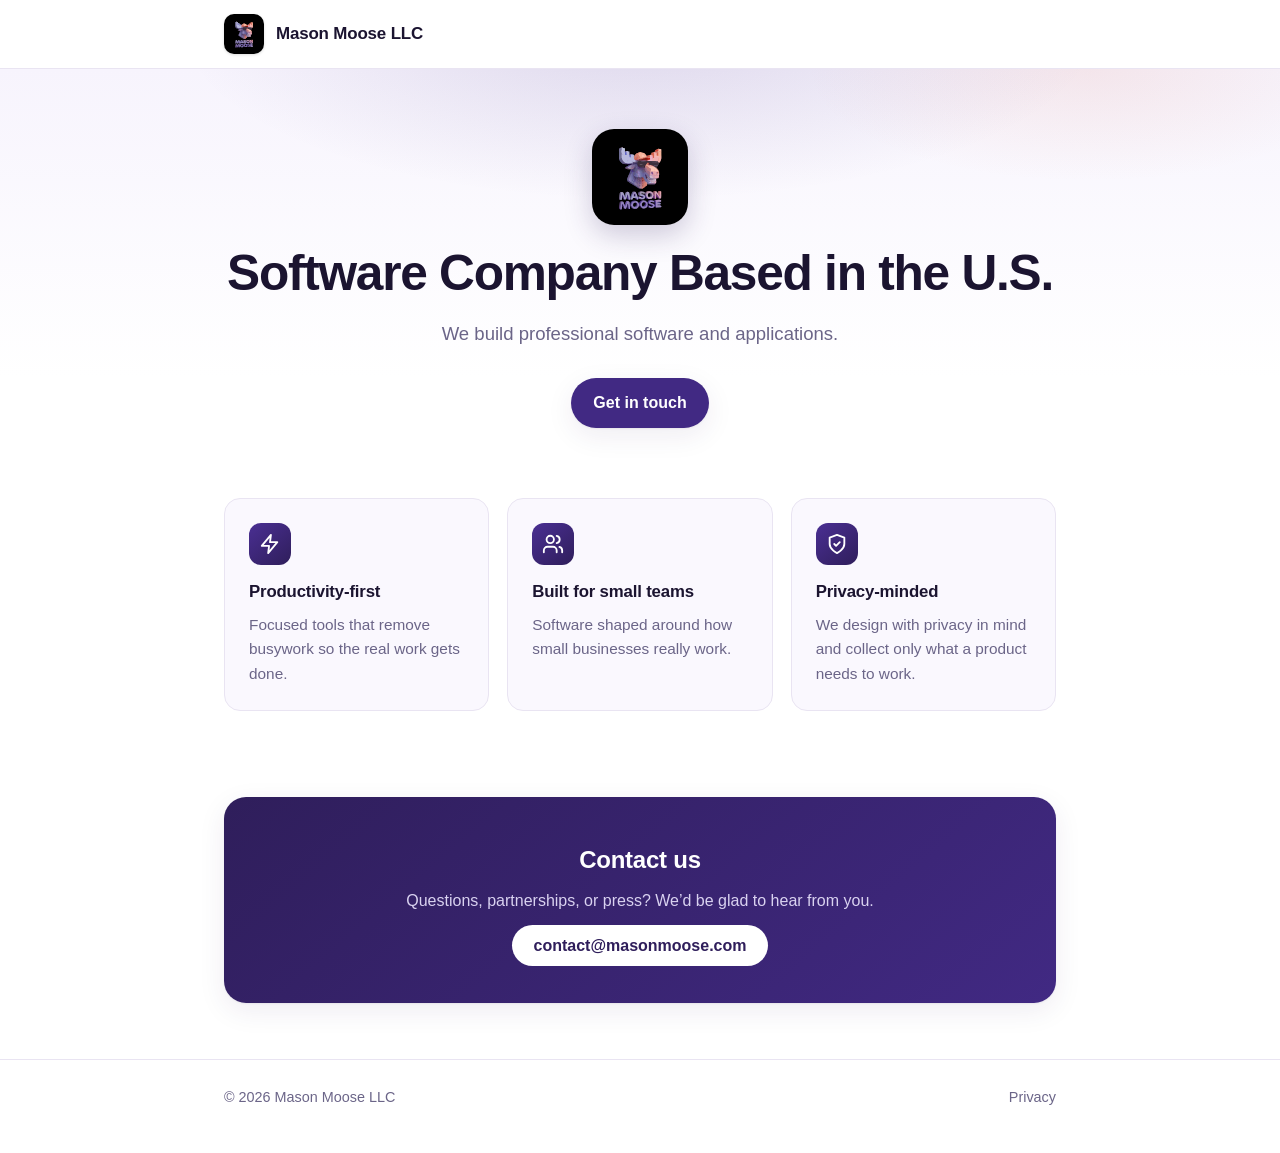
==== index.html @ 1e0a34a6 "Mason Moose LLC website" ====
<!DOCTYPE html>
<html lang="en">
<head>
  <meta charset="utf-8" />
  <meta name="viewport" content="width=device-width, initial-scale=1" />
  <title>Mason Moose LLC</title>
  <meta name="description" content="Mason Moose LLC is an independent software company building professional software and applications." />
  <link rel="icon" href="assets/favicon.svg" type="image/svg+xml" />
  <meta name="robots" content="index,follow" />

  <!-- Open Graph / social preview -->
  <meta property="og:type" content="website" />
  <meta property="og:title" content="Mason Moose LLC" />
  <meta property="og:description" content="An independent software company building professional software and applications." />
  <meta property="og:url" content="https://masonmoose.com/" />

  <style>
    :root {
      --bg: #ffffff;
      --ink: #1b1430;
      --muted: #6b6588;
      --border: #e9e4f2;
      --surface: #faf8fe;
      --violet: #412983;
      --violet-deep: #2f1e5b;
      --coral: #d5614c;
      --link: #4a2f93;
      --shadow: 0 1px 2px rgba(31,18,68,.06), 0 8px 28px rgba(47,30,91,.08);
      --maxw: 880px;
    }
    * { box-sizing: border-box; }
    html { -webkit-text-size-adjust: 100%; scroll-behavior: smooth; }
    body {
      margin: 0;
      background: var(--bg);
      color: var(--ink);
      font-family: -apple-system, BlinkMacSystemFont, "Segoe UI", Roboto, Helvetica, Arial, sans-serif;
      line-height: 1.6;
      -webkit-font-smoothing: antialiased;
    }
    a { color: var(--link); }
    img { display: block; }

    .skip { position: absolute; left: -9999px; top: 0; background: var(--ink); color: #fff; padding: 10px 14px; border-radius: 8px; }
    .skip:focus { left: 12px; top: 12px; z-index: 20; }

    .wrap { max-width: var(--maxw); margin: 0 auto; padding: 0 24px; }

    /* Header */
    header { position: sticky; top: 0; z-index: 10; background: rgba(255,255,255,.85); backdrop-filter: saturate(150%) blur(8px); border-bottom: 1px solid var(--border); }
    .bar { display: flex; align-items: center; padding: 14px 0; }
    .brand { display: inline-flex; align-items: center; gap: 12px; color: var(--ink); }
    .brand__mark { width: 40px; height: 40px; border-radius: 10px; box-shadow: 0 1px 3px rgba(0,0,0,.14); }
    .brand__name { font-weight: 680; letter-spacing: -0.01em; font-size: 1.06rem; }

    /* Hero */
    .hero { position: relative; overflow: hidden; }
    .hero::before {
      content: ""; position: absolute; inset: 0; z-index: -1;
      background:
        radial-gradient(60% 70% at 50% -10%, rgba(65,41,131,.14), transparent 60%),
        radial-gradient(40% 50% at 85% 0%, rgba(213,97,76,.10), transparent 55%),
        linear-gradient(180deg, #f7f4fd 0%, #ffffff 75%);
    }
    .hero-inner { text-align: center; padding: 60px 0 52px; }
    .hero-logo { width: 96px; height: 96px; border-radius: 22px; margin: 0 auto 22px; box-shadow: 0 10px 28px rgba(47,30,91,.22); }
    .hero h1 { font-size: clamp(2.05rem, 5.5vw, 3.1rem); line-height: 1.08; letter-spacing: -0.025em; margin: 0 0 18px; }
    .hero p { font-size: 1.16rem; color: var(--muted); margin: 0 auto; max-width: 50ch; }
    .cta-row { margin-top: 30px; display: flex; justify-content: center; }
    .btn { text-decoration: none; font-weight: 650; font-size: 1rem; padding: 12px 22px; border-radius: 999px; transition: transform .12s, box-shadow .15s, background .15s; }
    .btn-primary { background: var(--violet); color: #fff; box-shadow: var(--shadow); }
    .btn-primary:hover { background: var(--violet-deep); transform: translateY(-1px); }

    /* Value cards */
    .what { padding: 18px 0 30px; }
    .grid { display: grid; grid-template-columns: repeat(3, 1fr); gap: 18px; }
    .card { background: var(--surface); border: 1px solid var(--border); border-radius: 16px; padding: 24px; transition: transform .14s, box-shadow .16s, border-color .16s; }
    .card:hover { transform: translateY(-3px); box-shadow: var(--shadow); border-color: #ddd3f0; }
    .ico { width: 42px; height: 42px; border-radius: 12px; display: inline-flex; align-items: center; justify-content: center; background: linear-gradient(140deg, #4a2f93, #2f1e5b); color: #fff; margin-bottom: 14px; }
    .ico svg { width: 22px; height: 22px; }
    .card h2 { font-size: 1.05rem; margin: 0 0 7px; letter-spacing: -0.01em; }
    .card p { margin: 0; color: var(--muted); font-size: .96rem; }

    /* Contact */
    .contact { padding: 56px 0; }
    .contact-card { background: linear-gradient(140deg, #2f1e5b, #412983); color: #fff; border-radius: 22px; padding: 44px 36px; text-align: center; box-shadow: var(--shadow); }
    .contact-card h2 { font-size: 1.5rem; margin: 0 0 8px; letter-spacing: -0.01em; }
    .contact-card p { margin: 0 0 20px; color: #d9d2f0; }
    .contact-card .btn-light { background: #fff; color: var(--violet-deep); }
    .contact-card .btn-light:hover { background: #f1ecff; transform: translateY(-1px); }

    /* Footer */
    footer { border-top: 1px solid var(--border); padding: 26px 0 44px; color: var(--muted); font-size: .9rem; }
    .foot { display: flex; flex-wrap: wrap; gap: 8px 16px; align-items: center; justify-content: space-between; }
    .foot a { color: var(--muted); text-decoration: none; }
    .foot a:hover { color: var(--ink); }

    @media (max-width: 680px) {
      .grid { grid-template-columns: 1fr; }
      .hero-inner { padding: 48px 0 36px; }
      .brand__name { font-size: 1rem; }
    }
  </style>
</head>
<body>
  <a class="skip" href="#main">Skip to content</a>

  <header>
    <div class="wrap">
      <div class="bar">
        <span class="brand">
          <img class="brand__mark" src="assets/brand.svg" alt="" width="40" height="40" />
          <span class="brand__name">Mason Moose LLC</span>
        </span>
      </div>
    </div>
  </header>

  <main id="main">
    <section class="hero">
      <div class="wrap hero-inner">
        <img class="hero-logo" src="assets/brand.svg" alt="Mason Moose LLC logo" width="96" height="96" />
        <h1>Software Company Based in the U.S.</h1>
        <p>We build professional software and applications.</p>
        <div class="cta-row">
          <a class="btn btn-primary" href="mailto:contact@masonmoose.com">Get in touch</a>
        </div>
      </div>
    </section>

    <section class="what" aria-label="What we do">
      <div class="wrap">
        <div class="grid">
          <div class="card">
            <span class="ico" aria-hidden="true">
              <svg viewBox="0 0 24 24" fill="none" stroke="currentColor" stroke-width="2" stroke-linecap="round" stroke-linejoin="round"><path d="M13 2 3 14h8l-1 8 10-12h-8l1-8Z"/></svg>
            </span>
            <h2>Productivity-first</h2>
            <p>Focused tools that remove busywork so the real work gets done.</p>
          </div>
          <div class="card">
            <span class="ico" aria-hidden="true">
              <svg viewBox="0 0 24 24" fill="none" stroke="currentColor" stroke-width="2" stroke-linecap="round" stroke-linejoin="round"><path d="M16 21v-2a4 4 0 0 0-4-4H6a4 4 0 0 0-4 4v2"/><circle cx="9" cy="7" r="4"/><path d="M22 21v-2a4 4 0 0 0-3-3.87"/><path d="M16 3.13A4 4 0 0 1 16 11"/></svg>
            </span>
            <h2>Built for small teams</h2>
            <p>Software shaped around how small businesses really work.</p>
          </div>
          <div class="card">
            <span class="ico" aria-hidden="true">
              <svg viewBox="0 0 24 24" fill="none" stroke="currentColor" stroke-width="2" stroke-linecap="round" stroke-linejoin="round"><path d="M12 22s8-4 8-10V5l-8-3-8 3v7c0 6 8 10 8 10Z"/><path d="m9 12 2 2 4-4"/></svg>
            </span>
            <h2>Privacy-minded</h2>
            <p>We design with privacy in mind and collect only what a product needs to work.</p>
          </div>
        </div>
      </div>
    </section>

    <section class="contact" aria-label="Contact">
      <div class="wrap">
        <div class="contact-card">
          <h2>Contact us</h2>
          <p>Questions, partnerships, or press? We&rsquo;d be glad to hear from you.</p>
          <a class="btn btn-light" href="mailto:contact@masonmoose.com">contact@masonmoose.com</a>
        </div>
      </div>
    </section>
  </main>

  <footer>
    <div class="wrap">
      <div class="foot">
        <span>&copy; 2026 Mason Moose LLC</span>
        <a href="privacy.html">Privacy</a>
      </div>
    </div>
  </footer>
</body>
</html>
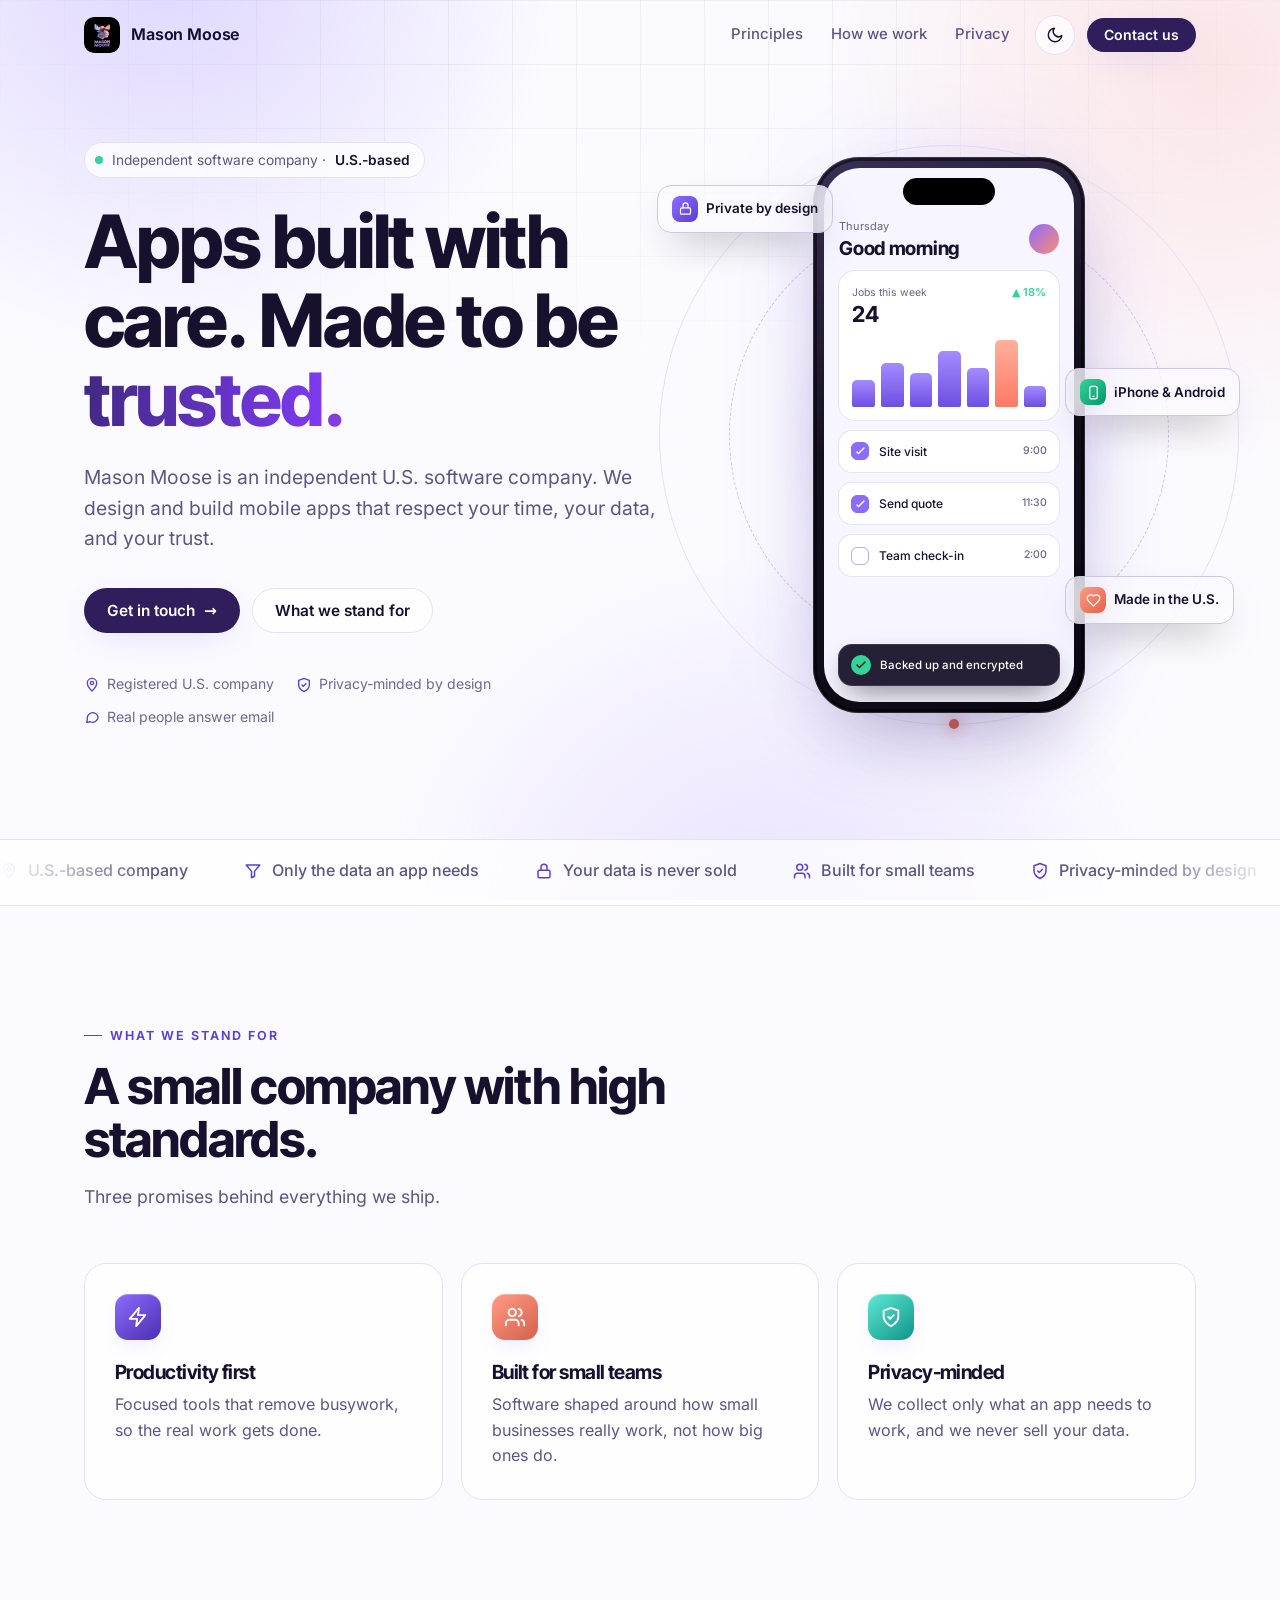
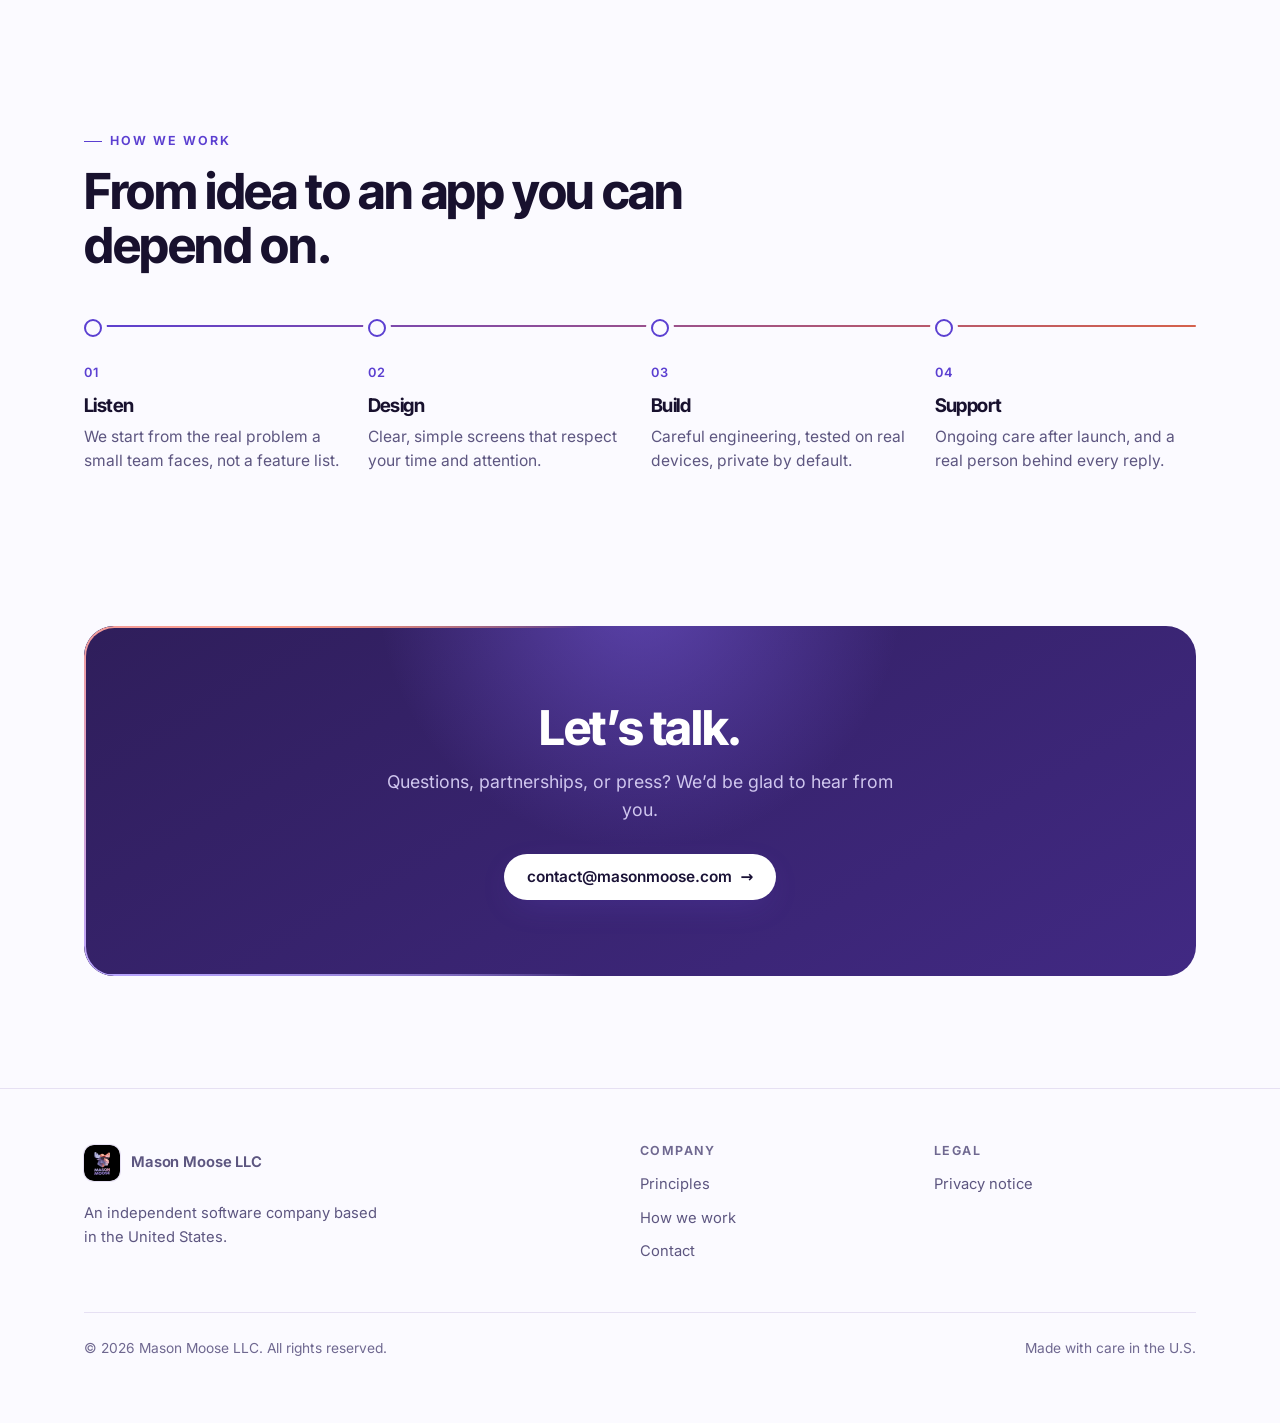
==== commit 1b44f023: "Redesign home page with dark and light themes and calm motion" ====
--- a/index.html
+++ b/index.html
@@ -1,167 +1,201 @@
 <!DOCTYPE html>
-<html lang="en">
+<html lang="en" data-theme="dark">
 <head>
   <meta charset="utf-8" />
   <meta name="viewport" content="width=device-width, initial-scale=1" />
   <title>Mason Moose LLC</title>
   <meta name="description" content="Mason Moose LLC is an independent software company building professional software and applications." />
-  <link rel="icon" href="assets/favicon.svg" type="image/svg+xml" />
   <meta name="robots" content="index,follow" />
+  <link rel="canonical" href="https://masonmoose.com/" />
+  <meta name="theme-color" media="(prefers-color-scheme: dark)" content="#07050f" />
+  <meta name="theme-color" media="(prefers-color-scheme: light)" content="#fbfaff" />
 
   <!-- Open Graph / social preview -->
   <meta property="og:type" content="website" />
+  <meta property="og:site_name" content="Mason Moose LLC" />
   <meta property="og:title" content="Mason Moose LLC" />
   <meta property="og:description" content="An independent software company building professional software and applications." />
   <meta property="og:url" content="https://masonmoose.com/" />
-
-  <style>
-    :root {
-      --bg: #ffffff;
-      --ink: #1b1430;
-      --muted: #6b6588;
-      --border: #e9e4f2;
-      --surface: #faf8fe;
-      --violet: #412983;
-      --violet-deep: #2f1e5b;
-      --coral: #d5614c;
-      --link: #4a2f93;
-      --shadow: 0 1px 2px rgba(31,18,68,.06), 0 8px 28px rgba(47,30,91,.08);
-      --maxw: 880px;
-    }
-    * { box-sizing: border-box; }
-    html { -webkit-text-size-adjust: 100%; scroll-behavior: smooth; }
-    body {
-      margin: 0;
-      background: var(--bg);
-      color: var(--ink);
-      font-family: -apple-system, BlinkMacSystemFont, "Segoe UI", Roboto, Helvetica, Arial, sans-serif;
-      line-height: 1.6;
-      -webkit-font-smoothing: antialiased;
-    }
-    a { color: var(--link); }
-    img { display: block; }
-
-    .skip { position: absolute; left: -9999px; top: 0; background: var(--ink); color: #fff; padding: 10px 14px; border-radius: 8px; }
-    .skip:focus { left: 12px; top: 12px; z-index: 20; }
-
-    .wrap { max-width: var(--maxw); margin: 0 auto; padding: 0 24px; }
-
-    /* Header */
-    header { position: sticky; top: 0; z-index: 10; background: rgba(255,255,255,.85); backdrop-filter: saturate(150%) blur(8px); border-bottom: 1px solid var(--border); }
-    .bar { display: flex; align-items: center; padding: 14px 0; }
-    .brand { display: inline-flex; align-items: center; gap: 12px; color: var(--ink); }
-    .brand__mark { width: 40px; height: 40px; border-radius: 10px; box-shadow: 0 1px 3px rgba(0,0,0,.14); }
-    .brand__name { font-weight: 680; letter-spacing: -0.01em; font-size: 1.06rem; }
-
-    /* Hero */
-    .hero { position: relative; overflow: hidden; }
-    .hero::before {
-      content: ""; position: absolute; inset: 0; z-index: -1;
-      background:
-        radial-gradient(60% 70% at 50% -10%, rgba(65,41,131,.14), transparent 60%),
-        radial-gradient(40% 50% at 85% 0%, rgba(213,97,76,.10), transparent 55%),
-        linear-gradient(180deg, #f7f4fd 0%, #ffffff 75%);
-    }
-    .hero-inner { text-align: center; padding: 60px 0 52px; }
-    .hero-logo { width: 96px; height: 96px; border-radius: 22px; margin: 0 auto 22px; box-shadow: 0 10px 28px rgba(47,30,91,.22); }
-    .hero h1 { font-size: clamp(2.05rem, 5.5vw, 3.1rem); line-height: 1.08; letter-spacing: -0.025em; margin: 0 0 18px; }
-    .hero p { font-size: 1.16rem; color: var(--muted); margin: 0 auto; max-width: 50ch; }
-    .cta-row { margin-top: 30px; display: flex; justify-content: center; }
-    .btn { text-decoration: none; font-weight: 650; font-size: 1rem; padding: 12px 22px; border-radius: 999px; transition: transform .12s, box-shadow .15s, background .15s; }
-    .btn-primary { background: var(--violet); color: #fff; box-shadow: var(--shadow); }
-    .btn-primary:hover { background: var(--violet-deep); transform: translateY(-1px); }
-
-    /* Value cards */
-    .what { padding: 18px 0 30px; }
-    .grid { display: grid; grid-template-columns: repeat(3, 1fr); gap: 18px; }
-    .card { background: var(--surface); border: 1px solid var(--border); border-radius: 16px; padding: 24px; transition: transform .14s, box-shadow .16s, border-color .16s; }
-    .card:hover { transform: translateY(-3px); box-shadow: var(--shadow); border-color: #ddd3f0; }
-    .ico { width: 42px; height: 42px; border-radius: 12px; display: inline-flex; align-items: center; justify-content: center; background: linear-gradient(140deg, #4a2f93, #2f1e5b); color: #fff; margin-bottom: 14px; }
-    .ico svg { width: 22px; height: 22px; }
-    .card h2 { font-size: 1.05rem; margin: 0 0 7px; letter-spacing: -0.01em; }
-    .card p { margin: 0; color: var(--muted); font-size: .96rem; }
-
-    /* Contact */
-    .contact { padding: 56px 0; }
-    .contact-card { background: linear-gradient(140deg, #2f1e5b, #412983); color: #fff; border-radius: 22px; padding: 44px 36px; text-align: center; box-shadow: var(--shadow); }
-    .contact-card h2 { font-size: 1.5rem; margin: 0 0 8px; letter-spacing: -0.01em; }
-    .contact-card p { margin: 0 0 20px; color: #d9d2f0; }
-    .contact-card .btn-light { background: #fff; color: var(--violet-deep); }
-    .contact-card .btn-light:hover { background: #f1ecff; transform: translateY(-1px); }
-
-    /* Footer */
-    footer { border-top: 1px solid var(--border); padding: 26px 0 44px; color: var(--muted); font-size: .9rem; }
-    .foot { display: flex; flex-wrap: wrap; gap: 8px 16px; align-items: center; justify-content: space-between; }
-    .foot a { color: var(--muted); text-decoration: none; }
-    .foot a:hover { color: var(--ink); }
-
-    @media (max-width: 680px) {
-      .grid { grid-template-columns: 1fr; }
-      .hero-inner { padding: 48px 0 36px; }
-      .brand__name { font-size: 1rem; }
-    }
-  </style>
+  <meta property="og:image" content="https://masonmoose.com/assets/img/og-image.png" />
+  <meta property="og:image:width" content="1200" />
+  <meta property="og:image:height" content="630" />
+  <meta property="og:image:alt" content="Mason Moose LLC: Apps built with care. Made to be trusted." />
+  <meta name="twitter:card" content="summary_large_image" />
+
+  <link rel="icon" href="assets/img/icon-32.png" sizes="32x32" type="image/png" />
+  <link rel="icon" href="assets/img/icon-192.png" sizes="192x192" type="image/png" />
+  <link rel="apple-touch-icon" href="assets/img/apple-touch-icon.png" />
+  <link rel="preload" href="assets/fonts/inter-latin-wght-normal.woff2" as="font" type="font/woff2" crossorigin />
+  <link rel="preload" href="assets/fonts/inter-tight-latin-wght-normal.woff2" as="font" type="font/woff2" crossorigin />
+  <script>
+    (function () {
+      var d = document.documentElement, t = null;
+      try { t = localStorage.getItem('mm-theme'); } catch (e) {}
+      d.dataset.theme = t === 'light' || t === 'dark' ? t : (matchMedia('(prefers-color-scheme: light)').matches ? 'light' : 'dark');
+      if (!matchMedia('(prefers-reduced-motion: reduce)').matches) d.classList.add('motion');
+    })();
+  </script>
+  <link rel="stylesheet" href="assets/css/site.css" />
 </head>
 <body>
   <a class="skip" href="#main">Skip to content</a>
 
-  <header>
-    <div class="wrap">
-      <div class="bar">
-        <span class="brand">
-          <img class="brand__mark" src="assets/brand.svg" alt="" width="40" height="40" />
-          <span class="brand__name">Mason Moose LLC</span>
-        </span>
-      </div>
+  <svg width="0" height="0" style="position:absolute" aria-hidden="true">
+    <defs>
+      <symbol id="i-lock" viewBox="0 0 24 24"><g fill="none" stroke="currentColor" stroke-width="2" stroke-linecap="round" stroke-linejoin="round"><rect x="4" y="11" width="16" height="10" rx="2"/><path d="M8 11V7a4 4 0 0 1 8 0v4"/></g></symbol>
+      <symbol id="i-check" viewBox="0 0 24 24"><g fill="none" stroke="currentColor" stroke-width="3" stroke-linecap="round" stroke-linejoin="round"><path d="M20 6 9 17l-5-5"/></g></symbol>
+      <symbol id="i-shield" viewBox="0 0 24 24"><g fill="none" stroke="currentColor" stroke-width="2" stroke-linecap="round" stroke-linejoin="round"><path d="M12 22s8-4 8-10V5l-8-3-8 3v7c0 6 8 10 8 10Z"/><path d="m9 12 2 2 4-4"/></g></symbol>
+      <symbol id="i-zap" viewBox="0 0 24 24"><g fill="none" stroke="currentColor" stroke-width="2" stroke-linecap="round" stroke-linejoin="round"><path d="M13 2 3 14h8l-1 8 10-12h-8l1-8Z"/></g></symbol>
+      <symbol id="i-users" viewBox="0 0 24 24"><g fill="none" stroke="currentColor" stroke-width="2" stroke-linecap="round" stroke-linejoin="round"><path d="M16 21v-2a4 4 0 0 0-4-4H6a4 4 0 0 0-4 4v2"/><circle cx="9" cy="7" r="4"/><path d="M22 21v-2a4 4 0 0 0-3-3.87"/><path d="M16 3.13A4 4 0 0 1 16 11"/></g></symbol>
+      <symbol id="i-phone" viewBox="0 0 24 24"><g fill="none" stroke="currentColor" stroke-width="2" stroke-linecap="round" stroke-linejoin="round"><rect x="6" y="2" width="12" height="20" rx="3"/><path d="M11 18h2"/></g></symbol>
+      <symbol id="i-pin" viewBox="0 0 24 24"><g fill="none" stroke="currentColor" stroke-width="2" stroke-linecap="round" stroke-linejoin="round"><path d="M12 21s-7-6.5-7-12a7 7 0 0 1 14 0c0 5.5-7 12-7 12Z"/><circle cx="12" cy="9" r="2.5"/></g></symbol>
+      <symbol id="i-chat" viewBox="0 0 24 24"><g fill="none" stroke="currentColor" stroke-width="2" stroke-linecap="round" stroke-linejoin="round"><path d="M21 12a8 8 0 0 1-11.6 7.1L4 20l1-4.6A8 8 0 1 1 21 12Z"/></g></symbol>
+      <symbol id="i-heart" viewBox="0 0 24 24"><g fill="none" stroke="currentColor" stroke-width="2" stroke-linecap="round" stroke-linejoin="round"><path d="M19 14c1.5-1.5 3-3.2 3-5.5A5.5 5.5 0 0 0 16.5 3c-1.8 0-3 .5-4.5 2-1.5-1.5-2.7-2-4.5-2A5.5 5.5 0 0 0 2 8.5c0 2.3 1.5 4 3 5.5l7 7Z"/></g></symbol>
+      <symbol id="i-filter" viewBox="0 0 24 24"><g fill="none" stroke="currentColor" stroke-width="2" stroke-linecap="round" stroke-linejoin="round"><path d="M3 4h18l-7 8.5V19l-4 2v-8.5L3 4Z"/></g></symbol>
+      <symbol id="i-sun" viewBox="0 0 24 24"><g fill="none" stroke="currentColor" stroke-width="2" stroke-linecap="round" stroke-linejoin="round"><circle cx="12" cy="12" r="4"/><path d="M12 2v2M12 20v2M4.93 4.93l1.41 1.41M17.66 17.66l1.41 1.41M2 12h2M20 12h2M4.93 19.07l1.41-1.41M17.66 6.34l1.41-1.41"/></g></symbol>
+      <symbol id="i-moon" viewBox="0 0 24 24"><g fill="none" stroke="currentColor" stroke-width="2" stroke-linecap="round" stroke-linejoin="round"><path d="M21 12.8A9 9 0 1 1 11.2 3a7 7 0 0 0 9.8 9.8Z"/></g></symbol>
+    </defs>
+  </svg>
+
+  <div class="bg" aria-hidden="true"><div class="blob b1"></div><div class="blob b2"></div><div class="blob b3"></div><div class="grid"></div></div>
+
+  <header class="nav">
+    <div class="wrap bar">
+      <a class="brand" href="index.html"><img src="assets/img/logo-72.png" alt="" width="36" height="36" /><span>Mason Moose</span></a>
+      <nav class="nav-links" aria-label="Main">
+        <a href="#principles">Principles</a>
+        <a href="#how">How we work</a>
+        <a href="privacy.html">Privacy</a>
+      </nav>
+      <button class="theme-toggle" type="button" data-theme-toggle aria-label="Switch to light theme">
+        <svg class="i-sun" aria-hidden="true"><use href="#i-sun"/></svg>
+        <svg class="i-moon" aria-hidden="true"><use href="#i-moon"/></svg>
+      </button>
+      <a class="btn btn-primary btn-sm" href="#contact">Contact us</a>
     </div>
   </header>
 
   <main id="main">
+    <!-- Hero -->
     <section class="hero">
-      <div class="wrap hero-inner">
-        <img class="hero-logo" src="assets/brand.svg" alt="Mason Moose LLC logo" width="96" height="96" />
-        <h1>Software Company Based in the U.S.</h1>
-        <p>We build professional software and applications.</p>
-        <div class="cta-row">
-          <a class="btn btn-primary" href="mailto:contact@masonmoose.com">Get in touch</a>
-        </div>
-      </div>
-    </section>
-
-    <section class="what" aria-label="What we do">
+      <div class="wrap hero-grid">
+        <div>
+          <span class="eyebrow rise" style="--d:.05s"><span class="dot"></span>Independent software company &middot; <b>U.S.-based</b></span>
+          <h1 data-split>Apps built with care. Made to be <span class="gw"><span class="grad">trusted.</span></span></h1>
+          <p class="lede rise" style="--d:.55s">Mason Moose is an independent U.S. software company. We design and build mobile apps that respect your time, your data, and your trust.</p>
+          <div class="cta-row rise" style="--d:.7s">
+            <a class="btn btn-primary" href="#contact">Get in touch <span class="arrow" aria-hidden="true">&rarr;</span></a>
+            <a class="btn btn-ghost" href="#principles">What we stand for</a>
+          </div>
+          <div class="hero-meta rise" style="--d:.85s">
+            <span><svg aria-hidden="true"><use href="#i-pin"/></svg>Registered U.S. company</span>
+            <span><svg aria-hidden="true"><use href="#i-shield"/></svg>Privacy-minded by design</span>
+            <span><svg aria-hidden="true"><use href="#i-chat"/></svg>Real people answer email</span>
+          </div>
+        </div>
+
+        <div class="hero-art rise" style="--d:.3s" aria-hidden="true">
+          <div class="glow-disc"></div>
+          <div class="ring r2"><span class="sat"></span></div>
+          <div class="ring r1"><span class="sat"></span></div>
+          <div class="device">
+            <div class="phone">
+              <div class="notch"></div>
+              <div class="screen">
+                <div class="s-top"><div><small>Thursday</small><b>Good morning</b></div><span class="avatar"></span></div>
+                <div class="s-card">
+                  <div class="row"><small>Jobs this week</small><span class="up">&#9650; 18%</span></div>
+                  <strong>24</strong>
+                  <div class="bars">
+                    <i style="--h:38%;--n:0"></i><i style="--h:62%;--n:1"></i><i style="--h:48%;--n:2"></i><i style="--h:80%;--n:3"></i><i style="--h:56%;--n:4"></i><i style="--h:95%;--n:5"></i><i style="--h:30%;--n:6"></i>
+                  </div>
+                </div>
+                <div class="task done"><span class="check"><svg><use href="#i-check"/></svg></span>Site visit<span class="meta">9:00</span></div>
+                <div class="task done"><span class="check"><svg><use href="#i-check"/></svg></span>Send quote<span class="meta">11:30</span></div>
+                <div class="task"><span class="check"></span>Team check-in<span class="meta">2:00</span></div>
+                <div class="toast"><span class="ok"><svg><use href="#i-check"/></svg></span>Backed up and encrypted</div>
+              </div>
+            </div>
+            <div class="chip c1"><span class="ci"><svg><use href="#i-lock"/></svg></span>Private by design</div>
+            <div class="chip c2"><span class="ci"><svg><use href="#i-phone"/></svg></span>iPhone &amp; Android</div>
+            <div class="chip c3"><span class="ci"><svg><use href="#i-heart"/></svg></span>Made in the U.S.</div>
+          </div>
+        </div>
+      </div>
+    </section>
+
+    <!-- Trust strip -->
+    <div class="strip">
+      <div class="marquee">
+        <ul class="track" aria-label="What you can count on" style="list-style:none;margin:0;padding:0">
+          <li><span><svg aria-hidden="true"><use href="#i-pin"/></svg>U.S.-based company</span></li>
+          <li><span><svg aria-hidden="true"><use href="#i-filter"/></svg>Only the data an app needs</span></li>
+          <li><span><svg aria-hidden="true"><use href="#i-lock"/></svg>Your data is never sold</span></li>
+          <li><span><svg aria-hidden="true"><use href="#i-users"/></svg>Built for small teams</span></li>
+          <li><span><svg aria-hidden="true"><use href="#i-shield"/></svg>Privacy-minded by design</span></li>
+          <li><span><svg aria-hidden="true"><use href="#i-chat"/></svg>Real people answer email</span></li>
+          <li aria-hidden="true"><span><svg><use href="#i-pin"/></svg>U.S.-based company</span></li>
+          <li aria-hidden="true"><span><svg><use href="#i-filter"/></svg>Only the data an app needs</span></li>
+          <li aria-hidden="true"><span><svg><use href="#i-lock"/></svg>Your data is never sold</span></li>
+          <li aria-hidden="true"><span><svg><use href="#i-users"/></svg>Built for small teams</span></li>
+          <li aria-hidden="true"><span><svg><use href="#i-shield"/></svg>Privacy-minded by design</span></li>
+          <li aria-hidden="true"><span><svg><use href="#i-chat"/></svg>Real people answer email</span></li>
+        </ul>
+      </div>
+    </div>
+
+    <!-- What we stand for -->
+    <section class="section" id="principles">
       <div class="wrap">
-        <div class="grid">
-          <div class="card">
-            <span class="ico" aria-hidden="true">
-              <svg viewBox="0 0 24 24" fill="none" stroke="currentColor" stroke-width="2" stroke-linecap="round" stroke-linejoin="round"><path d="M13 2 3 14h8l-1 8 10-12h-8l1-8Z"/></svg>
-            </span>
-            <h2>Productivity-first</h2>
-            <p>Focused tools that remove busywork so the real work gets done.</p>
-          </div>
-          <div class="card">
-            <span class="ico" aria-hidden="true">
-              <svg viewBox="0 0 24 24" fill="none" stroke="currentColor" stroke-width="2" stroke-linecap="round" stroke-linejoin="round"><path d="M16 21v-2a4 4 0 0 0-4-4H6a4 4 0 0 0-4 4v2"/><circle cx="9" cy="7" r="4"/><path d="M22 21v-2a4 4 0 0 0-3-3.87"/><path d="M16 3.13A4 4 0 0 1 16 11"/></svg>
-            </span>
-            <h2>Built for small teams</h2>
-            <p>Software shaped around how small businesses really work.</p>
-          </div>
-          <div class="card">
-            <span class="ico" aria-hidden="true">
-              <svg viewBox="0 0 24 24" fill="none" stroke="currentColor" stroke-width="2" stroke-linecap="round" stroke-linejoin="round"><path d="M12 22s8-4 8-10V5l-8-3-8 3v7c0 6 8 10 8 10Z"/><path d="m9 12 2 2 4-4"/></svg>
-            </span>
-            <h2>Privacy-minded</h2>
-            <p>We design with privacy in mind and collect only what a product needs to work.</p>
-          </div>
-        </div>
-      </div>
-    </section>
-
-    <section class="contact" aria-label="Contact">
+        <div class="head reveal">
+          <span class="kicker">What we stand for</span>
+          <h2>A small company with high standards.</h2>
+          <p>Three promises behind everything we ship.</p>
+        </div>
+        <div class="cards">
+          <article class="card spot reveal" style="--d:0s">
+            <div class="ico" aria-hidden="true"><svg><use href="#i-zap"/></svg></div>
+            <h3>Productivity first</h3>
+            <p>Focused tools that remove busywork, so the real work gets done.</p>
+          </article>
+          <article class="card spot reveal" style="--d:.1s">
+            <div class="ico coral" aria-hidden="true"><svg><use href="#i-users"/></svg></div>
+            <h3>Built for small teams</h3>
+            <p>Software shaped around how small businesses really work, not how big ones do.</p>
+          </article>
+          <article class="card spot reveal" style="--d:.2s">
+            <div class="ico teal" aria-hidden="true"><svg><use href="#i-shield"/></svg></div>
+            <h3>Privacy-minded</h3>
+            <p>We collect only what an app needs to work, and we never sell your data.</p>
+          </article>
+        </div>
+      </div>
+    </section>
+
+    <!-- How we work -->
+    <section class="section" id="how">
       <div class="wrap">
-        <div class="contact-card">
-          <h2>Contact us</h2>
+        <div class="head reveal">
+          <span class="kicker">How we work</span>
+          <h2>From idea to an app you can depend on.</h2>
+        </div>
+        <div class="steps">
+          <div class="steps-line" aria-hidden="true"><span></span></div>
+          <div class="step reveal" style="--d:.1s"><span class="num">01</span><h3>Listen</h3><p>We start from the real problem a small team faces, not a feature list.</p></div>
+          <div class="step reveal" style="--d:.35s"><span class="num">02</span><h3>Design</h3><p>Clear, simple screens that respect your time and attention.</p></div>
+          <div class="step reveal" style="--d:.6s"><span class="num">03</span><h3>Build</h3><p>Careful engineering, tested on real devices, private by default.</p></div>
+          <div class="step reveal" style="--d:.85s"><span class="num">04</span><h3>Support</h3><p>Ongoing care after launch, and a real person behind every reply.</p></div>
+        </div>
+      </div>
+    </section>
+
+    <!-- Contact -->
+    <section class="section" id="contact" style="padding-top:40px">
+      <div class="wrap">
+        <div class="cta-card reveal">
+          <h2>Let&rsquo;s talk.</h2>
           <p>Questions, partnerships, or press? We&rsquo;d be glad to hear from you.</p>
-          <a class="btn btn-light" href="mailto:contact@masonmoose.com">contact@masonmoose.com</a>
+          <a class="btn btn-primary" href="mailto:contact@masonmoose.com">contact@masonmoose.com <span class="arrow" aria-hidden="true">&rarr;</span></a>
         </div>
       </div>
     </section>
@@ -169,11 +203,33 @@
 
   <footer>
     <div class="wrap">
-      <div class="foot">
-        <span>&copy; 2026 Mason Moose LLC</span>
-        <a href="privacy.html">Privacy</a>
+      <div class="foot-grid">
+        <div class="foot-about">
+          <a class="brand" href="index.html"><img src="assets/img/logo-72.png" alt="" width="36" height="36" /><span>Mason Moose LLC</span></a>
+          <p>An independent software company based in the United States.</p>
+        </div>
+        <div>
+          <h2 class="foot-h">Company</h2>
+          <ul>
+            <li><a href="#principles">Principles</a></li>
+            <li><a href="#how">How we work</a></li>
+            <li><a href="#contact">Contact</a></li>
+          </ul>
+        </div>
+        <div>
+          <h2 class="foot-h">Legal</h2>
+          <ul>
+            <li><a href="privacy.html">Privacy notice</a></li>
+          </ul>
+        </div>
+      </div>
+      <div class="foot-bottom">
+        <span>&copy; 2026 Mason Moose LLC. All rights reserved.</span>
+        <span>Made with care in the U.S.</span>
       </div>
     </div>
   </footer>
+
+  <script src="assets/js/site.js" defer></script>
 </body>
 </html>
--- a/assets/css/site.css
+++ b/assets/css/site.css
@@ -0,0 +1,393 @@
+/* masonmoose.com: shared styles for every page. */
+
+@font-face {
+  font-family: "Inter";
+  src: url("../fonts/inter-latin-wght-normal.woff2") format("woff2");
+  font-weight: 100 900;
+  font-style: normal;
+  font-display: swap;
+}
+@font-face {
+  font-family: "Inter Tight";
+  src: url("../fonts/inter-tight-latin-wght-normal.woff2") format("woff2");
+  font-weight: 100 900;
+  font-style: normal;
+  font-display: swap;
+}
+
+@property --ang { syntax: "<angle>"; initial-value: 0deg; inherits: false; }
+
+/* ---------- Theme tokens ---------- */
+:root,
+:root[data-theme="dark"] {
+  --bg: #07050f;
+  --bg-2: #0d0a1c;
+  --surface: rgba(255, 255, 255, .035);
+  --surface-2: rgba(255, 255, 255, .065);
+  --border: rgba(255, 255, 255, .085);
+  --border-strong: rgba(255, 255, 255, .18);
+  --ink: #f4f1ff;
+  --muted: #a8a1c6;
+  --faint: #8a83a8;
+  --accent: #8b6cff;
+  --accent-2: #b9a6ff;
+  --coral: #ff8a73;
+  --glow-1: rgba(124, 92, 255, .42);
+  --glow-2: rgba(255, 128, 104, .22);
+  --glow-3: rgba(76, 46, 160, .55);
+  --grid-line: rgba(255, 255, 255, .045);
+  --spot: rgba(139, 108, 255, .16);
+  --grad-text: linear-gradient(92deg, #c9bbff 0%, #f3a9cf 30%, #ffb59e 55%, #c9bbff 100%);
+  --btn-bg: #f4f1ff;
+  --btn-ink: #0d0a1c;
+  --nav-bg: rgba(7, 5, 15, .66);
+  --screen-bg: #120e22;
+  --screen-card: rgba(255, 255, 255, .06);
+  --screen-ink: #f4f1ff;
+  --screen-muted: #9d96bb;
+  --cta-bg: linear-gradient(150deg, #1a1236 0%, #0f0a20 60%);
+  --shadow-lg: 0 40px 80px -24px rgba(0, 0, 0, .7);
+  color-scheme: dark;
+}
+
+:root[data-theme="light"] {
+  --bg: #fbfaff;
+  --bg-2: #f3f0fc;
+  --surface: rgba(255, 255, 255, .72);
+  --surface-2: #ffffff;
+  --border: #e6e0f3;
+  --border-strong: #cfc4ea;
+  --ink: #18112e;
+  --muted: #5d5680;
+  --faint: #6f6890;
+  --accent: #5b3fd1;
+  --accent-2: #5b3fd1;
+  --coral: #d5614c;
+  --glow-1: rgba(124, 92, 255, .22);
+  --glow-2: rgba(255, 128, 104, .16);
+  --glow-3: rgba(167, 139, 250, .22);
+  --grid-line: rgba(65, 41, 131, .06);
+  --spot: rgba(91, 63, 209, .09);
+  --grad-text: linear-gradient(92deg, #412983 0%, #7c3aed 30%, #d5614c 60%, #412983 100%);
+  --btn-bg: #2f1e5b;
+  --btn-ink: #ffffff;
+  --nav-bg: rgba(251, 250, 255, .78);
+  --screen-bg: #f7f5ff;
+  --screen-card: #ffffff;
+  --screen-ink: #18112e;
+  --screen-muted: #6b6588;
+  --cta-bg: linear-gradient(150deg, #2f1e5b 0%, #412983 100%);
+  --shadow-lg: 0 40px 80px -30px rgba(47, 30, 91, .35);
+  color-scheme: light;
+}
+
+/* ---------- Base ---------- */
+* { box-sizing: border-box; }
+html { scroll-behavior: smooth; -webkit-text-size-adjust: 100%; }
+body {
+  margin: 0;
+  background: var(--bg);
+  color: var(--ink);
+  font-family: "Inter", system-ui, -apple-system, "Segoe UI", Roboto, sans-serif;
+  font-size: 16px;
+  line-height: 1.6;
+  -webkit-font-smoothing: antialiased;
+  overflow-x: hidden;
+  transition: background-color .4s, color .4s;
+}
+h1, h2, h3 {
+  font-family: "Inter Tight", "Inter", system-ui, sans-serif;
+  letter-spacing: -.028em;
+  line-height: 1.08;
+  margin: 0;
+}
+p { margin: 0; }
+a { color: inherit; }
+img { display: block; max-width: 100%; }
+a:focus-visible, button:focus-visible { outline: 2px solid var(--accent-2); outline-offset: 3px; }
+.wrap { max-width: 1160px; margin: 0 auto; padding: 0 24px; }
+
+.skip { position: absolute; left: -9999px; top: 0; z-index: 200; background: var(--ink); color: var(--bg); padding: 10px 14px; border-radius: 8px; font-weight: 600; text-decoration: none; }
+.skip:focus { left: 12px; top: 12px; }
+
+/* ---------- Background: drifting glows and a fading grid ---------- */
+.bg { position: fixed; inset: 0; z-index: -1; overflow: hidden; pointer-events: none; }
+.bg .blob { position: absolute; width: 70vmax; height: 70vmax; border-radius: 50%; will-change: transform; }
+.bg .b1 { background: radial-gradient(circle, var(--glow-1), transparent 62%); top: -38vmax; left: -22vmax; animation: drift1 28s ease-in-out infinite alternate; }
+.bg .b2 { background: radial-gradient(circle, var(--glow-2), transparent 62%); top: -30vmax; right: -30vmax; animation: drift2 34s ease-in-out infinite alternate; }
+.bg .b3 { background: radial-gradient(circle, var(--glow-3), transparent 62%); top: 55vh; left: 25vw; animation: drift3 40s ease-in-out infinite alternate; }
+.bg .grid {
+  position: absolute; inset: 0;
+  background-image: linear-gradient(var(--grid-line) 1px, transparent 1px), linear-gradient(90deg, var(--grid-line) 1px, transparent 1px);
+  background-size: 64px 64px;
+  -webkit-mask-image: radial-gradient(ellipse 75% 55% at 50% 0%, #000 25%, transparent 75%);
+  mask-image: radial-gradient(ellipse 75% 55% at 50% 0%, #000 25%, transparent 75%);
+}
+@keyframes drift1 { to { transform: translate(14vmax, 10vmax) scale(1.1); } }
+@keyframes drift2 { to { transform: translate(-12vmax, 14vmax) scale(.95); } }
+@keyframes drift3 { to { transform: translate(-18vmax, -12vmax) scale(1.15); } }
+
+/* ---------- Header ---------- */
+.nav { position: sticky; top: 0; z-index: 50; border-bottom: 1px solid transparent; transition: background-color .3s, border-color .3s; }
+.nav.scrolled { background: var(--nav-bg); -webkit-backdrop-filter: saturate(160%) blur(14px); backdrop-filter: saturate(160%) blur(14px); border-bottom-color: var(--border); }
+.nav .bar { display: flex; align-items: center; gap: 12px; height: 70px; }
+.brand { display: inline-flex; align-items: center; gap: 11px; text-decoration: none; font-weight: 650; letter-spacing: -.01em; }
+.brand img { width: 36px; height: 36px; border-radius: 10px; box-shadow: 0 0 0 1px var(--border); }
+.nav-links { display: flex; gap: 2px; margin-left: auto; }
+.nav-links a { padding: 8px 13px; border-radius: 9px; text-decoration: none; color: var(--muted); font-size: .93rem; font-weight: 500; transition: color .2s, background-color .2s; }
+.nav-links a:hover { color: var(--ink); background: var(--surface-2); }
+.theme-toggle {
+  width: 40px; height: 40px; flex: none; border-radius: 50%;
+  display: grid; place-items: center; cursor: pointer;
+  border: 1px solid var(--border); background: var(--surface); color: var(--ink);
+  transition: border-color .2s, background-color .2s, transform .3s cubic-bezier(.2, .8, .2, 1);
+}
+.theme-toggle:hover { border-color: var(--border-strong); transform: rotate(-15deg); }
+.theme-toggle svg { width: 18px; height: 18px; }
+[data-theme="dark"] .theme-toggle .i-moon,
+[data-theme="light"] .theme-toggle .i-sun { display: none; }
+@media (max-width: 820px) { .nav-links { display: none; } .theme-toggle { margin-left: auto; } }
+.nav .btn { white-space: nowrap; }
+/* Very narrow phones: the logo tile already reads "MASON MOOSE"; keep the name for screen readers only */
+@media (max-width: 380px) {
+  .nav .brand span { position: absolute; width: 1px; height: 1px; overflow: hidden; clip: rect(0 0 0 0); white-space: nowrap; }
+}
+
+/* ---------- Buttons ---------- */
+.btn {
+  display: inline-flex; align-items: center; gap: 9px;
+  font: 600 .96rem/1 "Inter", system-ui, sans-serif;
+  padding: 14px 22px; border-radius: 999px; text-decoration: none;
+  border: 1px solid transparent; cursor: pointer;
+  transition: transform .25s cubic-bezier(.2, .8, .2, 1), box-shadow .25s, background-color .25s, border-color .25s;
+}
+.btn:hover { transform: translateY(-2px); }
+.btn-primary { background: var(--btn-bg); color: var(--btn-ink); box-shadow: 0 10px 34px -10px var(--glow-1); }
+.btn-primary:hover { box-shadow: 0 16px 44px -10px var(--glow-1); }
+.btn-ghost { background: var(--surface); border-color: var(--border); color: var(--ink); }
+.btn-ghost:hover { border-color: var(--border-strong); }
+.btn-sm { padding: 9px 16px; font-size: .88rem; }
+.btn .arrow { transition: transform .25s; }
+.btn:hover .arrow { transform: translateX(3px); }
+
+/* ---------- Hero ---------- */
+/* overflow-x: clip keeps the rotating rings and hanging labels from widening the page on narrow phones */
+.hero { position: relative; padding: 64px 0 104px; overflow-x: hidden; overflow-x: clip; }
+.hero-grid { display: grid; grid-template-columns: 1.08fr .92fr; gap: 40px; align-items: center; }
+.eyebrow {
+  display: inline-flex; align-items: center; gap: 9px;
+  padding: 6px 14px 6px 10px; border-radius: 999px;
+  border: 1px solid var(--border); background: var(--surface);
+  font-size: .86rem; color: var(--muted);
+  -webkit-backdrop-filter: blur(8px); backdrop-filter: blur(8px);
+}
+.eyebrow .dot { width: 8px; height: 8px; border-radius: 50%; background: #34d399; animation: pulse 2.6s infinite; }
+.eyebrow b { color: var(--ink); font-weight: 600; }
+@keyframes pulse { 0% { box-shadow: 0 0 0 0 rgba(52, 211, 153, .55); } 70% { box-shadow: 0 0 0 9px rgba(52, 211, 153, 0); } 100% { box-shadow: 0 0 0 0 rgba(52, 211, 153, 0); } }
+.hero h1 { font-size: clamp(2.5rem, 6.2vw, 4.6rem); font-weight: 760; margin: 24px 0 22px; }
+.grad {
+  background: var(--grad-text); background-size: 300% 100%;
+  -webkit-background-clip: text; background-clip: text; color: transparent;
+  animation: shimmer 12s linear infinite;
+}
+@keyframes shimmer { to { background-position: 300% 0; } }
+.lede { font-size: 1.2rem; color: var(--muted); max-width: 50ch; margin-bottom: 34px; }
+.cta-row { display: flex; flex-wrap: wrap; gap: 12px; }
+.hero-meta { display: flex; flex-wrap: wrap; gap: 10px 22px; margin-top: 40px; color: var(--faint); font-size: .88rem; }
+.hero-meta span { display: inline-flex; align-items: center; gap: 7px; }
+.hero-meta svg { width: 16px; height: 16px; color: var(--accent-2); }
+@media (max-width: 920px) { .hero-grid { grid-template-columns: 1fr; } .hero { padding: 36px 0 72px; } }
+
+/* Load-in: headline words rise one by one (motion only) */
+.motion .split .w { display: inline-block; opacity: 0; transform: translateY(.45em); filter: blur(8px); animation: wordIn .9s cubic-bezier(.2, .8, .2, 1) forwards; animation-delay: calc(var(--i) * 65ms + 120ms); }
+.motion .rise { opacity: 0; transform: translateY(16px); animation: wordIn .9s cubic-bezier(.2, .8, .2, 1) forwards; animation-delay: var(--d, .5s); }
+@keyframes wordIn { to { opacity: 1; transform: none; filter: blur(0); } }
+
+/* ---------- Hero illustration: floating phone ---------- */
+.hero-art { position: relative; height: 600px; display: grid; place-items: center; }
+.ring { position: absolute; border-radius: 50%; border: 1px dashed var(--border-strong); }
+.ring.r1 { width: 440px; height: 440px; animation: spin360 60s linear infinite; }
+.ring.r2 { width: 580px; height: 580px; border-style: solid; border-color: var(--border); animation: spin360 90s linear infinite reverse; }
+.ring .sat { position: absolute; top: -5px; left: 50%; width: 10px; height: 10px; border-radius: 50%; background: var(--accent); box-shadow: 0 0 16px var(--accent); }
+.ring.r2 .sat { background: var(--coral); box-shadow: 0 0 16px var(--coral); top: auto; bottom: -5px; }
+@keyframes spin360 { to { transform: rotate(360deg); } }
+.glow-disc { position: absolute; width: 360px; height: 360px; border-radius: 50%; background: radial-gradient(circle, var(--glow-1), transparent 65%); filter: blur(20px); }
+
+.device { position: relative; }
+.phone {
+  position: relative; width: 272px; height: 556px; border-radius: 46px; padding: 11px;
+  background: linear-gradient(155deg, #3a3158 0%, #15101f 45%, #0b0813 100%);
+  box-shadow: inset 0 0 0 1px rgba(255, 255, 255, .14), inset 0 0 0 4px rgba(0, 0, 0, .5), var(--shadow-lg), 0 0 120px -30px var(--glow-1);
+  animation: float 7s ease-in-out infinite;
+}
+@keyframes float { 0%, 100% { transform: translateY(0) rotate(-1.5deg); } 50% { transform: translateY(-14px) rotate(.5deg); } }
+.notch { position: absolute; top: 21px; left: 50%; transform: translateX(-50%); width: 92px; height: 27px; border-radius: 20px; background: #000; z-index: 3; }
+.screen {
+  position: relative; height: 100%; border-radius: 36px; overflow: hidden;
+  background: var(--screen-bg); color: var(--screen-ink);
+  padding: 50px 15px 16px; display: flex; flex-direction: column; gap: 11px;
+  font-size: 12px;
+}
+.screen .s-top { display: flex; align-items: center; justify-content: space-between; }
+.screen .s-top b { font: 700 19px/1 "Inter Tight", sans-serif; letter-spacing: -.02em; }
+.screen .s-top small { display: block; color: var(--screen-muted); font-size: 11px; margin-bottom: 3px; }
+.avatar { width: 30px; height: 30px; border-radius: 50%; background: linear-gradient(135deg, #8b6cff, #ff8a73); }
+.s-card { background: var(--screen-card); border-radius: 16px; padding: 13px; box-shadow: 0 0 0 1px rgba(127, 110, 180, .12); }
+.s-card .row { display: flex; justify-content: space-between; align-items: baseline; }
+.s-card small { color: var(--screen-muted); font-size: 10.5px; }
+.s-card strong { font: 700 22px/1.1 "Inter Tight", sans-serif; letter-spacing: -.02em; }
+.s-card .up { color: #34d399; font-weight: 600; font-size: 11px; }
+.bars { display: flex; align-items: flex-end; gap: 6px; height: 70px; margin-top: 10px; }
+.bars i { flex: 1; height: var(--h); border-radius: 5px 5px 2px 2px; background: linear-gradient(180deg, #a48bff, #6d4fe0); transform-origin: bottom; }
+.bars i:nth-child(6) { background: linear-gradient(180deg, #ffb09e, #ff7a63); }
+.motion .bars i { animation: grow 4.5s cubic-bezier(.2, .8, .2, 1) infinite; animation-delay: calc(var(--n) * 90ms); }
+@keyframes grow { 0% { transform: scaleY(.08); } 22%, 88% { transform: scaleY(1); } 100% { transform: scaleY(.08); } }
+.task { display: flex; align-items: center; gap: 10px; padding: 11px 12px; border-radius: 13px; background: var(--screen-card); box-shadow: 0 0 0 1px rgba(127, 110, 180, .12); font-weight: 500; }
+.task .meta { margin-left: auto; color: var(--screen-muted); font-size: 10.5px; }
+.check { width: 18px; height: 18px; border-radius: 6px; border: 1.6px solid rgba(127, 110, 180, .55); display: grid; place-items: center; flex: none; }
+.task.done .check { background: #8b6cff; border-color: #8b6cff; }
+.check svg { width: 12px; height: 12px; color: #fff; stroke-dasharray: 20; stroke-dashoffset: 0; }
+.motion .task.done .check svg { animation: tick 4.5s ease-in-out infinite; }
+@keyframes tick { 0%, 15% { stroke-dashoffset: 20; } 30%, 100% { stroke-dashoffset: 0; } }
+.toast {
+  position: absolute; left: 14px; right: 14px; bottom: 16px;
+  display: flex; align-items: center; gap: 9px; padding: 11px 13px; border-radius: 14px;
+  background: rgba(20, 15, 36, .92); color: #fff; font-weight: 500; font-size: 11.5px;
+  box-shadow: 0 12px 30px -10px rgba(0, 0, 0, .6), inset 0 0 0 1px rgba(255, 255, 255, .1);
+}
+.toast .ok { width: 20px; height: 20px; border-radius: 50%; background: #34d399; display: grid; place-items: center; flex: none; }
+.toast .ok svg { width: 12px; height: 12px; color: #062d1f; }
+.motion .toast { animation: toast 6s cubic-bezier(.2, .8, .2, 1) infinite; }
+@keyframes toast { 0%, 8% { transform: translateY(140%); opacity: 0; } 18%, 72% { transform: none; opacity: 1; } 84%, 100% { transform: translateY(140%); opacity: 0; } }
+
+/* Labels hang off the phone's edge and overlap only its frame */
+.chip {
+  position: absolute; z-index: 4; display: inline-flex; align-items: center; gap: 8px;
+  padding: 10px 14px; border-radius: 14px; font-size: .84rem; font-weight: 600; white-space: nowrap;
+  background: var(--nav-bg); border: 1px solid var(--border-strong); color: var(--ink);
+  -webkit-backdrop-filter: blur(14px); backdrop-filter: blur(14px);
+  box-shadow: 0 18px 40px -18px rgba(0, 0, 0, .55);
+  animation: bob 6s ease-in-out infinite;
+}
+.chip .ci { width: 26px; height: 26px; border-radius: 8px; display: grid; place-items: center; color: #fff; }
+.chip .ci svg { width: 15px; height: 15px; }
+.chip.c1 { top: 5%; right: calc(100% - 20px); animation-delay: -1s; }
+.chip.c1 .ci { background: linear-gradient(135deg, #8b6cff, #5b3fd1); }
+.chip.c2 { top: 38%; left: calc(100% - 20px); animation-delay: -3s; }
+.chip.c2 .ci { background: linear-gradient(135deg, #34d399, #059669); }
+.chip.c3 { bottom: 16%; left: calc(100% - 20px); animation-delay: -4.5s; }
+.chip.c3 .ci { background: linear-gradient(135deg, #ff9b85, #e5604a); }
+@keyframes bob { 0%, 100% { transform: translateY(0); } 50% { transform: translateY(-9px); } }
+@media (max-width: 920px) { .hero-art { height: 560px; } .ring.r2 { display: none; } }
+@media (max-width: 600px) { .chip.c1 { right: auto; left: -12px; } .chip.c2 { left: auto; right: -12px; } .chip.c3 { display: none; } }
+@media (max-width: 480px) { .hero-art { zoom: .86; } .ring.r1 { width: 360px; height: 360px; } }
+
+/* ---------- Trust strip ---------- */
+.strip { border-block: 1px solid var(--border); background: var(--surface); padding: 18px 0; overflow: hidden; }
+.marquee { -webkit-mask-image: linear-gradient(90deg, transparent, #000 12%, #000 88%, transparent); mask-image: linear-gradient(90deg, transparent, #000 12%, #000 88%, transparent); }
+.track { display: flex; gap: 56px; width: max-content; animation: marquee 38s linear infinite; }
+.strip:hover .track { animation-play-state: paused; }
+.track span { display: inline-flex; align-items: center; gap: 10px; color: var(--muted); font-weight: 500; white-space: nowrap; }
+.track svg { width: 18px; height: 18px; color: var(--accent-2); }
+@keyframes marquee { to { transform: translateX(-50%); } }
+
+/* ---------- Sections ---------- */
+.section { padding: 112px 0; position: relative; }
+.head { margin-bottom: 52px; max-width: 680px; }
+.kicker { display: inline-flex; align-items: center; gap: 8px; font-size: .78rem; font-weight: 650; letter-spacing: .16em; text-transform: uppercase; color: var(--accent-2); }
+.kicker::before { content: ""; width: 18px; height: 1px; background: currentColor; }
+.head h2 { font-size: clamp(2rem, 4.3vw, 3.1rem); font-weight: 720; margin: 14px 0 16px; }
+.head p { color: var(--muted); font-size: 1.1rem; }
+
+/* Reveal on scroll (motion only) */
+.motion .reveal { opacity: 0; transform: translateY(26px); transition: opacity .9s cubic-bezier(.2, .8, .2, 1), transform .9s cubic-bezier(.2, .8, .2, 1); transition-delay: var(--d, 0s); }
+.motion .reveal.in { opacity: 1; transform: none; }
+
+/* ---------- Cards with a cursor spotlight ---------- */
+.cards { display: grid; grid-template-columns: repeat(3, 1fr); gap: 18px; }
+.card {
+  position: relative; padding: 30px; border-radius: 22px; overflow: hidden;
+  background: var(--surface); border: 1px solid var(--border);
+  transition: border-color .3s;
+}
+.spot::before {
+  content: ""; position: absolute; inset: 0; border-radius: inherit; pointer-events: none;
+  background: radial-gradient(420px circle at var(--mx, 50%) var(--my, 0%), var(--spot), transparent 45%);
+  opacity: 0; transition: opacity .35s;
+}
+.spot:hover::before { opacity: 1; }
+.card:hover { border-color: var(--border-strong); }
+.ico { width: 46px; height: 46px; border-radius: 13px; display: grid; place-items: center; color: #fff; margin-bottom: 22px; background: linear-gradient(140deg, #8b6cff, #4c2fb0); box-shadow: 0 10px 24px -10px var(--glow-1), inset 0 1px 0 rgba(255, 255, 255, .25); }
+.ico svg { width: 22px; height: 22px; }
+.ico.coral { background: linear-gradient(140deg, #ff9b85, #d5614c); }
+.ico.teal { background: linear-gradient(140deg, #5eead4, #0f9488); }
+.card h3 { font-size: 1.22rem; margin-bottom: 9px; font-weight: 680; }
+.card p { color: var(--muted); }
+@media (max-width: 860px) { .cards { grid-template-columns: 1fr; } }
+
+/* ---------- How we work: a line that draws itself ---------- */
+.steps { position: relative; display: grid; grid-template-columns: repeat(4, 1fr); gap: 22px; padding-top: 34px; }
+.steps-line { position: absolute; top: 0; left: 0; right: 0; height: 2px; background: var(--border); border-radius: 2px; overflow: hidden; }
+.steps-line span { position: absolute; inset: 0; background: linear-gradient(90deg, var(--accent), var(--coral)); transform-origin: left; transform: scaleX(1); }
+.motion .steps-line span { transform: scaleX(0); transition: transform 1.8s cubic-bezier(.65, 0, .35, 1) .2s; }
+.motion .steps.in .steps-line span { transform: scaleX(1); }
+.step { position: relative; }
+.step::before { content: ""; position: absolute; top: -40px; left: 0; width: 14px; height: 14px; border-radius: 50%; background: var(--bg); border: 2px solid var(--accent); box-shadow: 0 0 0 5px var(--bg); }
+.step .num { font: 600 .8rem/1 "Inter", sans-serif; color: var(--accent-2); letter-spacing: .1em; }
+.step h3 { font-size: 1.18rem; margin: 12px 0 8px; font-weight: 680; }
+.step p { color: var(--muted); font-size: .97rem; }
+@media (max-width: 860px) {
+  .steps { grid-template-columns: 1fr; padding-top: 0; padding-left: 34px; gap: 30px; }
+  .steps-line { top: 0; bottom: 0; left: 6px; right: auto; width: 2px; height: auto; }
+  .steps-line span { transform-origin: top; }
+  .motion .steps-line span { transform: scaleY(0); }
+  .motion .steps.in .steps-line span { transform: scaleY(1); }
+  .step::before { top: 4px; left: -34px; }
+}
+
+/* ---------- Contact card with a travelling glow border ---------- */
+.cta-card { position: relative; isolation: isolate; border-radius: 30px; padding: 76px 32px; text-align: center; overflow: hidden; background: var(--cta-bg); color: #fff; }
+.cta-card::before {
+  content: ""; position: absolute; inset: 0; border-radius: inherit; padding: 1.5px; z-index: 1; pointer-events: none;
+  background: conic-gradient(from var(--ang), transparent 0 55%, #b9a6ff 70%, #ff9b85 82%, transparent 95%);
+  -webkit-mask: linear-gradient(#000 0 0) content-box, linear-gradient(#000 0 0); -webkit-mask-composite: xor;
+  mask: linear-gradient(#000 0 0) content-box, linear-gradient(#000 0 0); mask-composite: exclude;
+  animation: angle 7s linear infinite;
+}
+@keyframes angle { to { --ang: 360deg; } }
+.cta-card::after { content: ""; position: absolute; z-index: -1; width: 600px; height: 600px; left: 50%; top: -340px; transform: translateX(-50%); background: radial-gradient(circle, rgba(139, 108, 255, .45), transparent 62%); }
+.cta-card h2 { font-size: clamp(2rem, 4.4vw, 3rem); font-weight: 740; margin-bottom: 14px; }
+.cta-card p { color: #cfc6ee; font-size: 1.1rem; max-width: 46ch; margin: 0 auto 30px; }
+.cta-card .btn-primary { background: #fff; color: #1a1236; }
+@media (max-width: 420px) {
+  .cta-card { padding: 56px 16px; }
+  .cta-card .btn { font-size: .86rem; padding: 13px 16px; }
+  .cta-card .btn .arrow { display: none; }
+}
+
+/* ---------- Privacy notice text ---------- */
+.wrap.prose { max-width: 808px; padding-top: 56px; padding-bottom: 104px; }
+.prose h1 { font-size: clamp(2.2rem, 5vw, 3.2rem); font-weight: 740; margin-bottom: 10px; }
+.prose .updated { color: var(--faint); margin-bottom: 36px; }
+.prose h2 { font-size: 1.3rem; font-weight: 680; margin: 40px 0 10px; }
+.prose p { color: var(--muted); margin-bottom: 14px; font-size: 1.04rem; line-height: 1.75; }
+.prose strong { color: var(--ink); }
+.prose a { color: var(--accent-2); }
+.prose p.muted { color: var(--faint); margin-top: 40px; padding-top: 24px; border-top: 1px solid var(--border); font-size: .95rem; }
+
+/* ---------- Footer ---------- */
+footer { border-top: 1px solid var(--border); padding: 56px 0 64px; color: var(--muted); font-size: .92rem; }
+.foot-grid { display: grid; grid-template-columns: 2fr 1fr 1fr; gap: 32px; }
+.foot-h { font: 650 .78rem/1 "Inter", sans-serif; letter-spacing: .12em; text-transform: uppercase; color: var(--faint); margin: 0 0 16px; }
+.foot-grid ul { list-style: none; margin: 0; padding: 0; display: grid; gap: 10px; }
+.foot-grid a { text-decoration: none; }
+.foot-grid a:hover { color: var(--ink); }
+.foot-about p { margin-top: 14px; max-width: 34ch; }
+.foot-bottom { display: flex; flex-wrap: wrap; justify-content: space-between; gap: 10px; margin-top: 48px; padding-top: 24px; border-top: 1px solid var(--border); color: var(--faint); font-size: .86rem; }
+@media (max-width: 820px) { .foot-grid { grid-template-columns: 1fr 1fr; } .foot-about { grid-column: 1 / -1; } }
+
+/* ---------- Reduced motion: everything still, final states shown ---------- */
+@media (prefers-reduced-motion: reduce) {
+  *, *::before, *::after { animation: none !important; transition: none !important; }
+  html { scroll-behavior: auto; }
+}
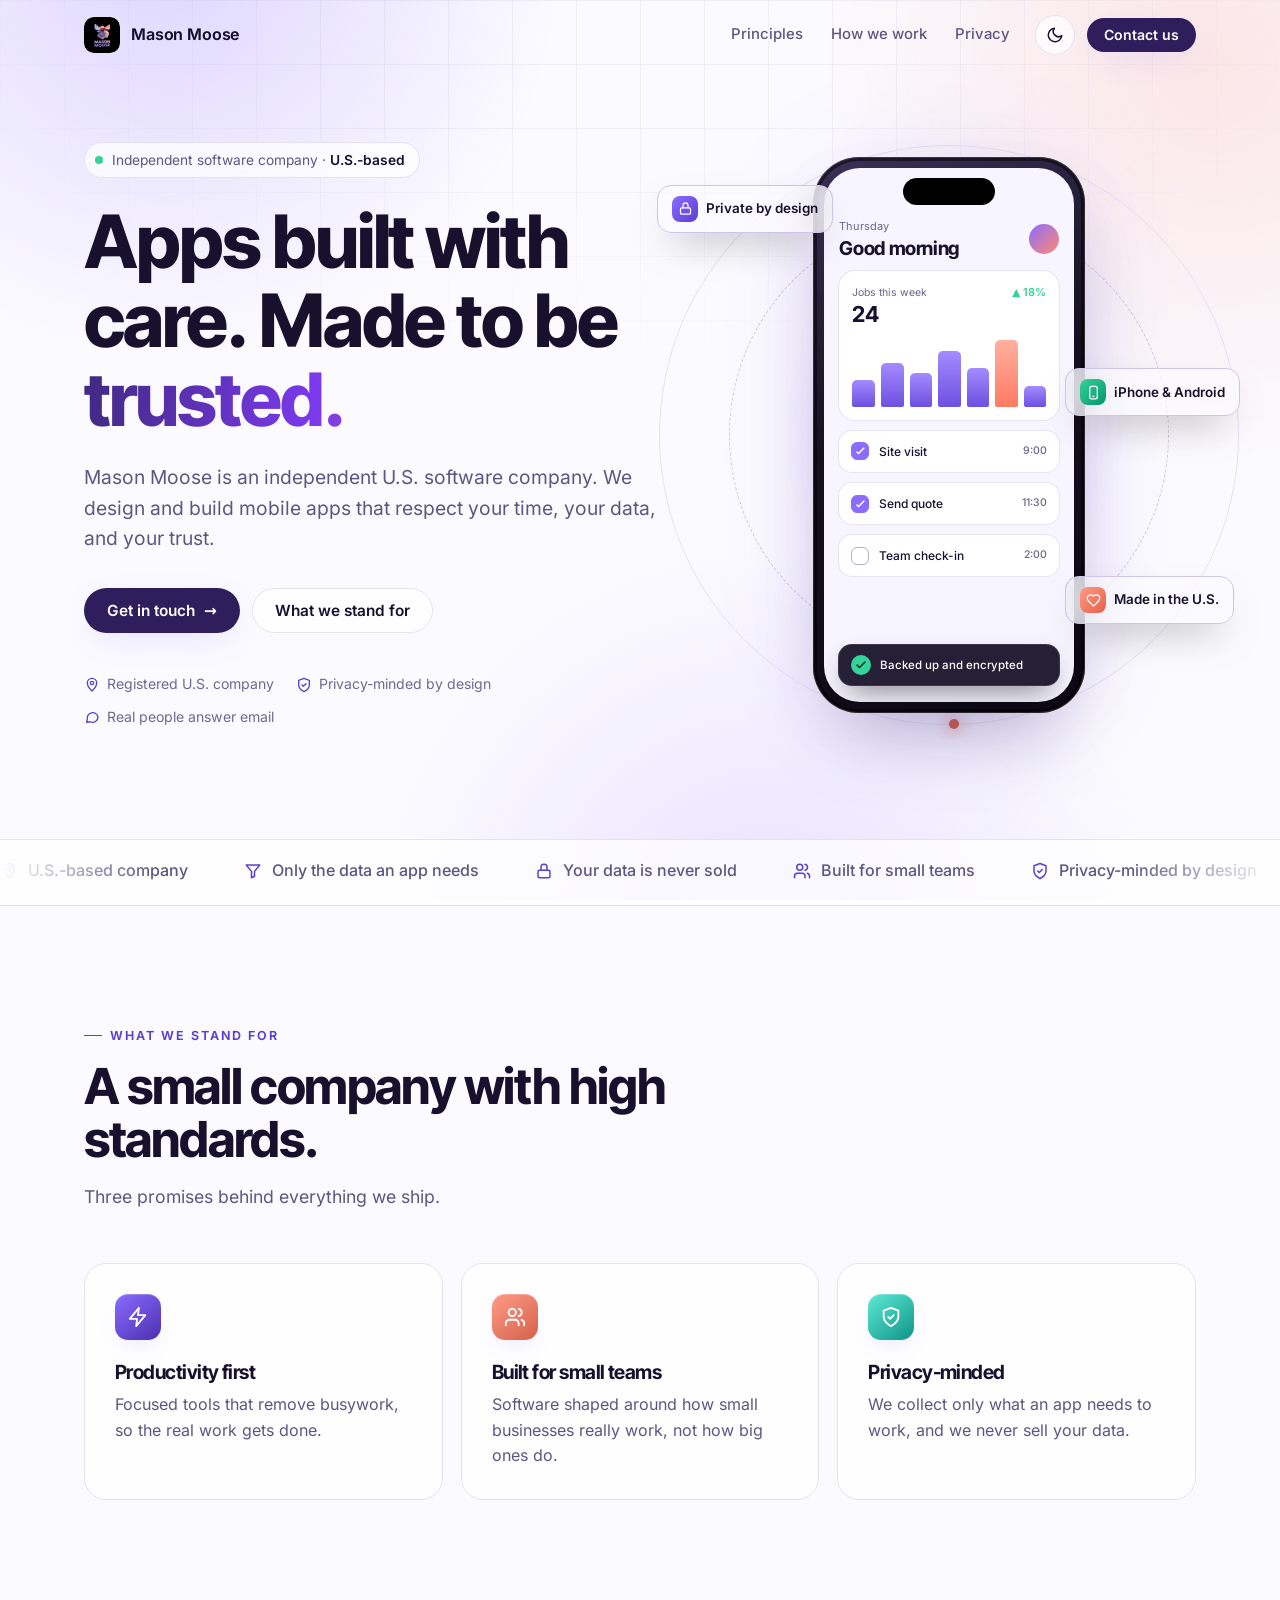
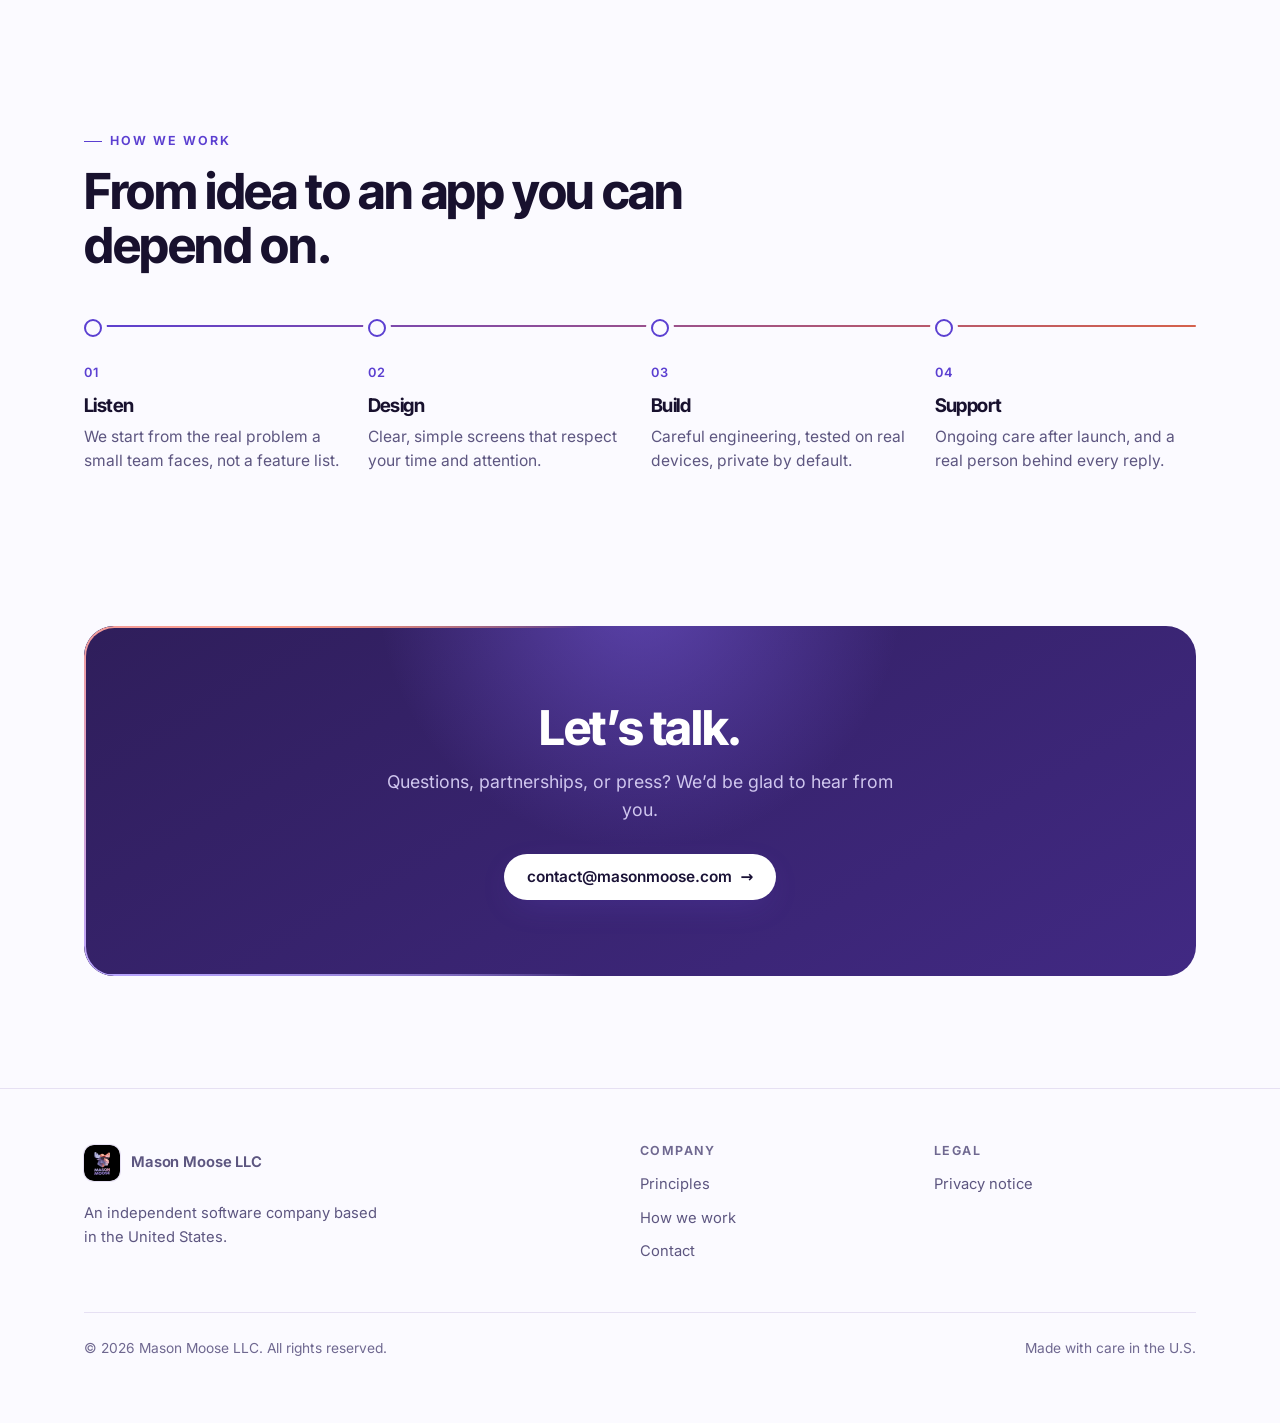
==== commit c559fdf8: "Fix: keep content visible when motion is reduced or the script fails - Hero entrance hides only insi" ====
--- a/index.html
+++ b/index.html
@@ -80,7 +80,7 @@
     <section class="hero">
       <div class="wrap hero-grid">
         <div>
-          <span class="eyebrow rise" style="--d:.05s"><span class="dot"></span>Independent software company &middot; <b>U.S.-based</b></span>
+          <span class="eyebrow rise" style="--d:.05s"><span class="dot"></span><span><span class="eb-long">Independent software company</span><span class="eb-short">Software company</span> &middot; <b>U.S.-based</b></span></span>
           <h1 data-split>Apps built with care. Made to be <span class="gw"><span class="grad">trusted.</span></span></h1>
           <p class="lede rise" style="--d:.55s">Mason Moose is an independent U.S. software company. We design and build mobile apps that respect your time, your data, and your trust.</p>
           <div class="cta-row rise" style="--d:.7s">
--- a/assets/css/site.css
+++ b/assets/css/site.css
@@ -198,10 +198,15 @@
 .hero-meta svg { width: 16px; height: 16px; color: var(--accent-2); }
 @media (max-width: 920px) { .hero-grid { grid-template-columns: 1fr; } .hero { padding: 36px 0 72px; } }
 
-/* Load-in: headline words rise one by one (motion only) */
-.motion .split .w { display: inline-block; opacity: 0; transform: translateY(.45em); filter: blur(8px); animation: wordIn .9s cubic-bezier(.2, .8, .2, 1) forwards; animation-delay: calc(var(--i) * 65ms + 120ms); }
-.motion .rise { opacity: 0; transform: translateY(16px); animation: wordIn .9s cubic-bezier(.2, .8, .2, 1) forwards; animation-delay: var(--d, .5s); }
-@keyframes wordIn { to { opacity: 1; transform: none; filter: blur(0); } }
+/* Load-in: headline words rise one by one (motion only).
+   The hidden start state lives only in the keyframes, so stopping animations (reduce motion) shows everything. */
+.motion .split .w { display: inline-block; animation: wordIn .9s cubic-bezier(.2, .8, .2, 1) both; animation-delay: calc(var(--i) * 65ms + 120ms); }
+.motion .rise { animation: riseIn .9s cubic-bezier(.2, .8, .2, 1) both; animation-delay: var(--d, .5s); }
+@keyframes wordIn { from { opacity: 0; transform: translateY(.45em); filter: blur(8px); } }
+@keyframes riseIn { from { opacity: 0; transform: translateY(16px); } }
+@media (max-width: 400px) { .eyebrow .eb-long { display: none; } }
+@media (min-width: 401px) { .eyebrow .eb-short { display: none; } }
+.eyebrow { white-space: nowrap; }
 
 /* ---------- Hero illustration: floating phone ---------- */
 .hero-art { position: relative; height: 600px; display: grid; place-items: center; }
@@ -299,9 +304,10 @@
 .head h2 { font-size: clamp(2rem, 4.3vw, 3.1rem); font-weight: 720; margin: 14px 0 16px; }
 .head p { color: var(--muted); font-size: 1.1rem; }
 
-/* Reveal on scroll (motion only) */
-.motion .reveal { opacity: 0; transform: translateY(26px); transition: opacity .9s cubic-bezier(.2, .8, .2, 1), transform .9s cubic-bezier(.2, .8, .2, 1); transition-delay: var(--d, 0s); }
-.motion .reveal.in { opacity: 1; transform: none; }
+/* Reveal on scroll (motion only). Blocks hide only once site.js is running (.reveal-ready),
+   so a slow or failed script never leaves content invisible. */
+.motion .reveal { transition: opacity .9s cubic-bezier(.2, .8, .2, 1), transform .9s cubic-bezier(.2, .8, .2, 1); transition-delay: var(--d, 0s); }
+.motion.reveal-ready .reveal:not(.in) { opacity: 0; transform: translateY(26px); }
 
 /* ---------- Cards with a cursor spotlight ---------- */
 .cards { display: grid; grid-template-columns: repeat(3, 1fr); gap: 18px; }
@@ -329,8 +335,8 @@
 .steps { position: relative; display: grid; grid-template-columns: repeat(4, 1fr); gap: 22px; padding-top: 34px; }
 .steps-line { position: absolute; top: 0; left: 0; right: 0; height: 2px; background: var(--border); border-radius: 2px; overflow: hidden; }
 .steps-line span { position: absolute; inset: 0; background: linear-gradient(90deg, var(--accent), var(--coral)); transform-origin: left; transform: scaleX(1); }
-.motion .steps-line span { transform: scaleX(0); transition: transform 1.8s cubic-bezier(.65, 0, .35, 1) .2s; }
-.motion .steps.in .steps-line span { transform: scaleX(1); }
+.motion .steps-line span { transition: transform 1.8s cubic-bezier(.65, 0, .35, 1) .2s; }
+.motion.reveal-ready .steps:not(.in) .steps-line span { transform: scaleX(0); }
 .step { position: relative; }
 .step::before { content: ""; position: absolute; top: -40px; left: 0; width: 14px; height: 14px; border-radius: 50%; background: var(--bg); border: 2px solid var(--accent); box-shadow: 0 0 0 5px var(--bg); }
 .step .num { font: 600 .8rem/1 "Inter", sans-serif; color: var(--accent-2); letter-spacing: .1em; }
@@ -340,8 +346,7 @@
   .steps { grid-template-columns: 1fr; padding-top: 0; padding-left: 34px; gap: 30px; }
   .steps-line { top: 0; bottom: 0; left: 6px; right: auto; width: 2px; height: auto; }
   .steps-line span { transform-origin: top; }
-  .motion .steps-line span { transform: scaleY(0); }
-  .motion .steps.in .steps-line span { transform: scaleY(1); }
+  .motion.reveal-ready .steps:not(.in) .steps-line span { transform: scaleY(0); }
   .step::before { top: 4px; left: -34px; }
 }
 
@@ -359,6 +364,7 @@
 .cta-card h2 { font-size: clamp(2rem, 4.4vw, 3rem); font-weight: 740; margin-bottom: 14px; }
 .cta-card p { color: #cfc6ee; font-size: 1.1rem; max-width: 46ch; margin: 0 auto 30px; }
 .cta-card .btn-primary { background: #fff; color: #1a1236; }
+.cta-card a:focus-visible { outline-color: #fff; }
 @media (max-width: 420px) {
   .cta-card { padding: 56px 16px; }
   .cta-card .btn { font-size: .86rem; padding: 13px 16px; }
@@ -390,4 +396,8 @@
 @media (prefers-reduced-motion: reduce) {
   *, *::before, *::after { animation: none !important; transition: none !important; }
   html { scroll-behavior: auto; }
-}
+  /* The trust strip stops scrolling, so lay every promise out in view instead */
+  .marquee { -webkit-mask-image: none; mask-image: none; }
+  .track { width: auto; flex-wrap: wrap; justify-content: center; gap: 12px 32px; padding: 0 24px; }
+  .track li[aria-hidden="true"] { display: none; }
+}
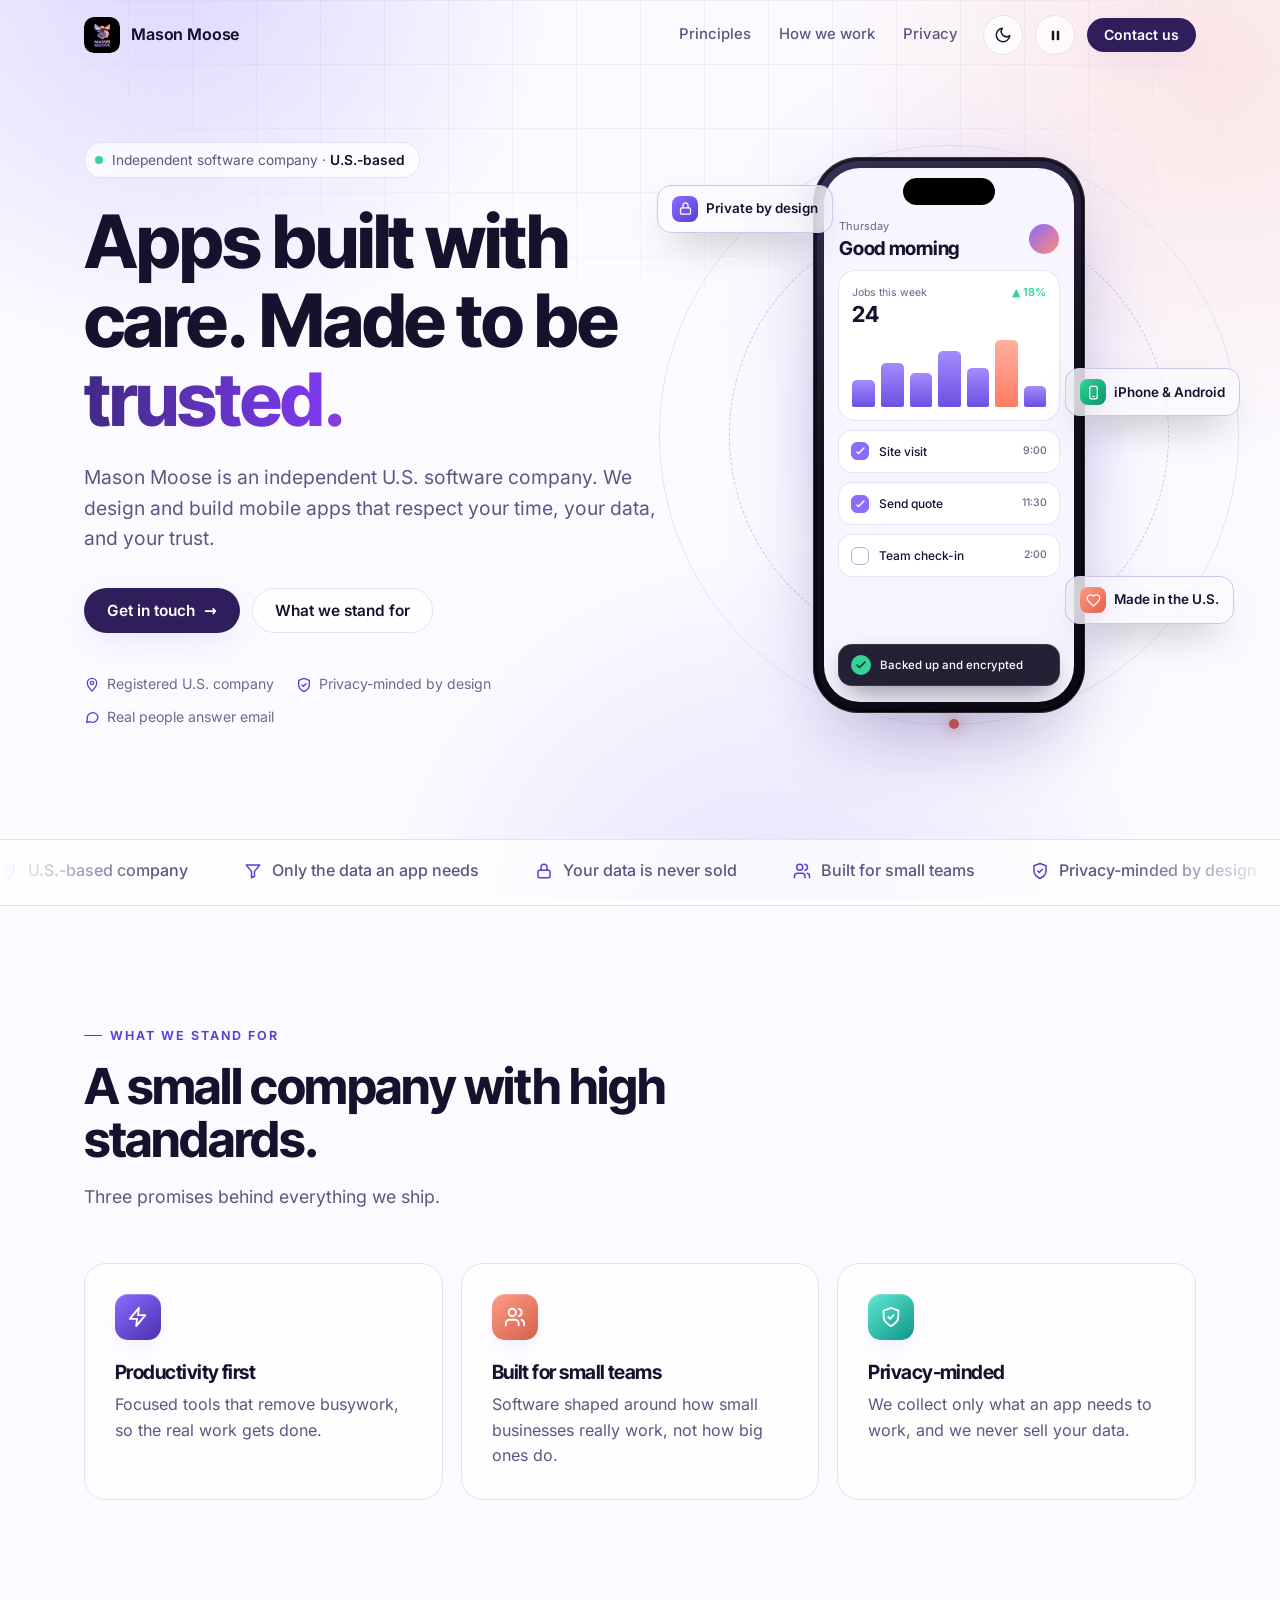
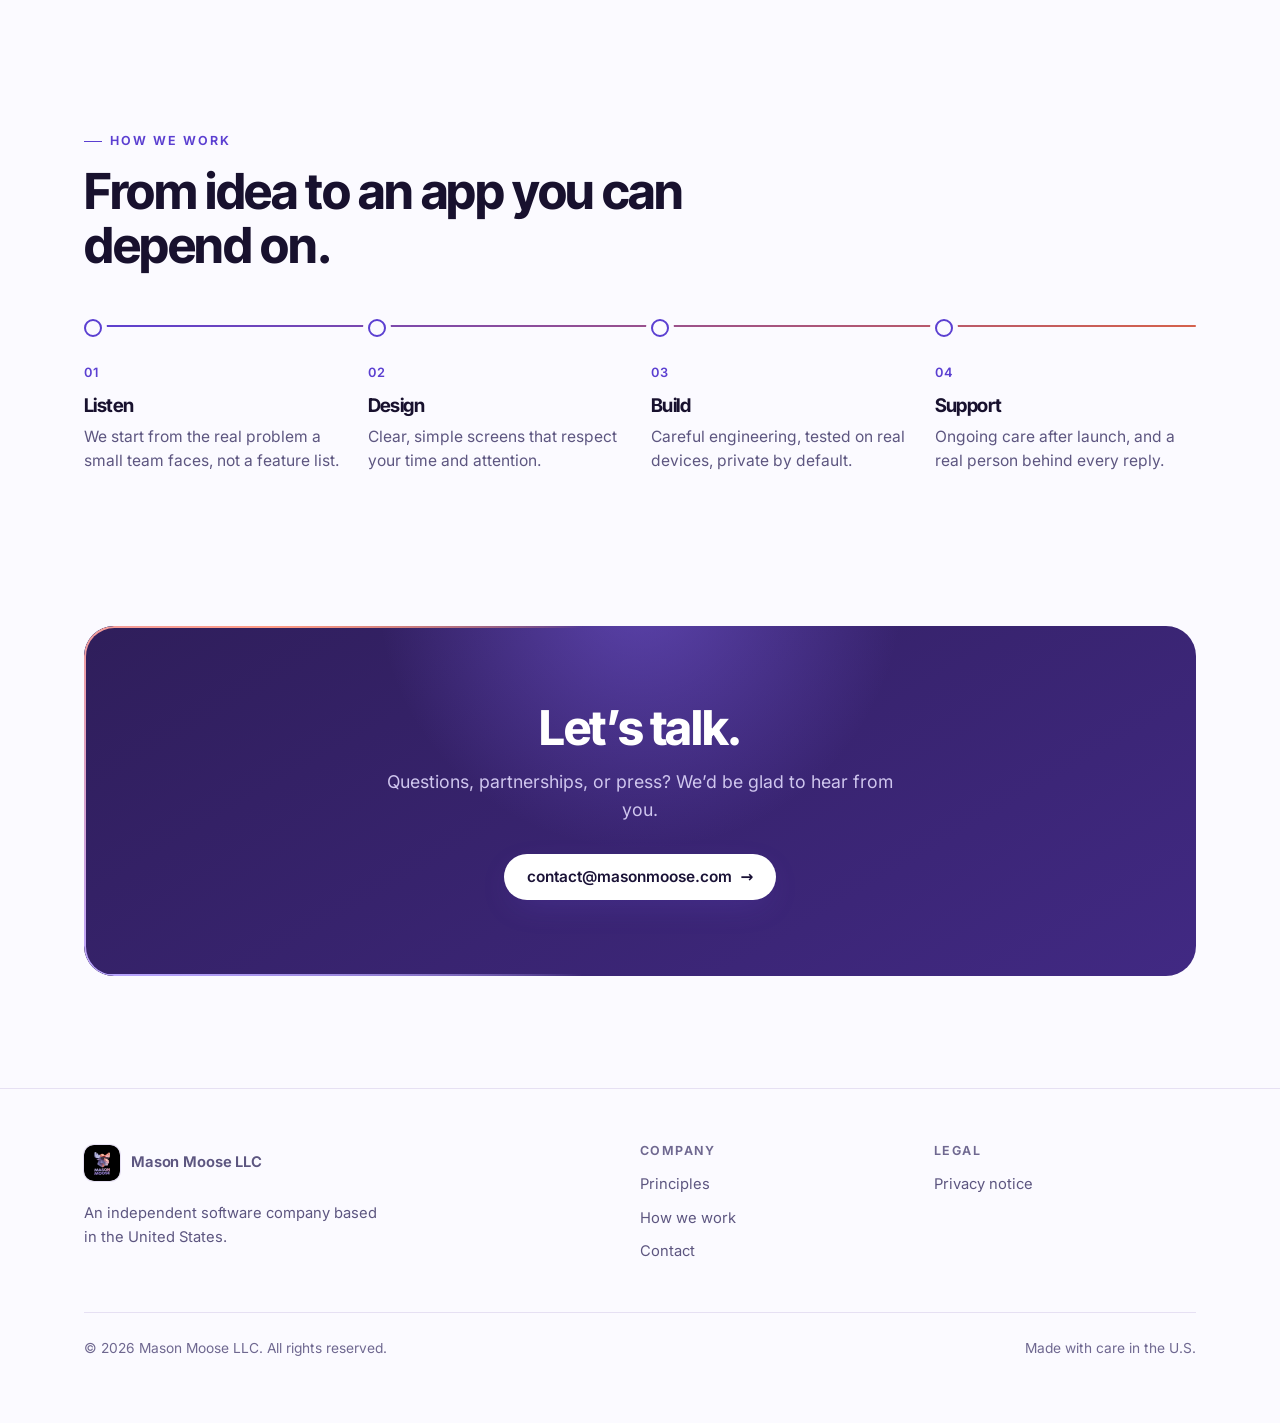
==== commit 230e03d3: "Add a pause button for the looping animations Owner request: one button in the header stops every en" ====
--- a/index.html
+++ b/index.html
@@ -29,10 +29,11 @@
   <link rel="preload" href="assets/fonts/inter-tight-latin-wght-normal.woff2" as="font" type="font/woff2" crossorigin />
   <script>
     (function () {
-      var d = document.documentElement, t = null;
-      try { t = localStorage.getItem('mm-theme'); } catch (e) {}
+      var d = document.documentElement, t = null, p = null;
+      try { t = localStorage.getItem('mm-theme'); p = localStorage.getItem('mm-motion'); } catch (e) {}
       d.dataset.theme = t === 'light' || t === 'dark' ? t : (matchMedia('(prefers-color-scheme: light)').matches ? 'light' : 'dark');
       if (!matchMedia('(prefers-reduced-motion: reduce)').matches) d.classList.add('motion');
+      if (p === 'paused') d.classList.add('paused');
     })();
   </script>
   <link rel="stylesheet" href="assets/css/site.css" />
@@ -54,6 +55,8 @@
       <symbol id="i-filter" viewBox="0 0 24 24"><g fill="none" stroke="currentColor" stroke-width="2" stroke-linecap="round" stroke-linejoin="round"><path d="M3 4h18l-7 8.5V19l-4 2v-8.5L3 4Z"/></g></symbol>
       <symbol id="i-sun" viewBox="0 0 24 24"><g fill="none" stroke="currentColor" stroke-width="2" stroke-linecap="round" stroke-linejoin="round"><circle cx="12" cy="12" r="4"/><path d="M12 2v2M12 20v2M4.93 4.93l1.41 1.41M17.66 17.66l1.41 1.41M2 12h2M20 12h2M4.93 19.07l1.41-1.41M17.66 6.34l1.41-1.41"/></g></symbol>
       <symbol id="i-moon" viewBox="0 0 24 24"><g fill="none" stroke="currentColor" stroke-width="2" stroke-linecap="round" stroke-linejoin="round"><path d="M21 12.8A9 9 0 1 1 11.2 3a7 7 0 0 0 9.8 9.8Z"/></g></symbol>
+      <symbol id="i-pause" viewBox="0 0 24 24"><g fill="currentColor"><rect x="6" y="4.5" width="4" height="15" rx="1.3"/><rect x="14" y="4.5" width="4" height="15" rx="1.3"/></g></symbol>
+      <symbol id="i-play" viewBox="0 0 24 24"><path fill="currentColor" d="M8 5.6v12.8a1.2 1.2 0 0 0 1.8 1l10-6.4a1.2 1.2 0 0 0 0-2l-10-6.4a1.2 1.2 0 0 0-1.8 1Z"/></symbol>
     </defs>
   </svg>
 
@@ -71,7 +74,11 @@
         <svg class="i-sun" aria-hidden="true"><use href="#i-sun"/></svg>
         <svg class="i-moon" aria-hidden="true"><use href="#i-moon"/></svg>
       </button>
-      <a class="btn btn-primary btn-sm" href="#contact">Contact us</a>
+      <button class="motion-toggle" type="button" data-motion-toggle aria-pressed="false" aria-label="Pause animations">
+        <svg class="i-pause" aria-hidden="true"><use href="#i-pause"/></svg>
+        <svg class="i-play" aria-hidden="true"><use href="#i-play"/></svg>
+      </button>
+      <a class="btn btn-primary btn-sm" href="#contact"><span>Contact<span class="nav-us"> us</span></span></a>
     </div>
   </header>
 
--- a/assets/css/site.css
+++ b/assets/css/site.css
@@ -136,18 +136,34 @@
 .nav-links { display: flex; gap: 2px; margin-left: auto; }
 .nav-links a { padding: 8px 13px; border-radius: 9px; text-decoration: none; color: var(--muted); font-size: .93rem; font-weight: 500; transition: color .2s, background-color .2s; }
 .nav-links a:hover { color: var(--ink); background: var(--surface-2); }
-.theme-toggle {
+.theme-toggle,
+.motion-toggle {
   width: 40px; height: 40px; flex: none; border-radius: 50%;
   display: grid; place-items: center; cursor: pointer;
   border: 1px solid var(--border); background: var(--surface); color: var(--ink);
   transition: border-color .2s, background-color .2s, transform .3s cubic-bezier(.2, .8, .2, 1);
 }
 .theme-toggle:hover { border-color: var(--border-strong); transform: rotate(-15deg); }
+.motion-toggle:hover { border-color: var(--border-strong); }
 .theme-toggle svg { width: 18px; height: 18px; }
+.motion-toggle svg { width: 15px; height: 15px; }
 [data-theme="dark"] .theme-toggle .i-moon,
 [data-theme="light"] .theme-toggle .i-sun { display: none; }
+.motion-toggle .i-play,
+.paused .motion-toggle .i-pause { display: none; }
+.paused .motion-toggle .i-play { display: block; }
+/* Nothing moves (reduce motion is on, or the page script never ran), so the pause button would do nothing */
+html:not(.motion) .motion-toggle { display: none; }
 @media (max-width: 820px) { .nav-links { display: none; } .theme-toggle { margin-left: auto; } }
 .nav .btn { white-space: nowrap; }
+/* Phones: a tighter header so the name, both round buttons and "Contact" fit on one line */
+@media (max-width: 430px) {
+  .nav .bar { gap: 8px; }
+  .brand { gap: 8px; }
+  .theme-toggle, .motion-toggle { width: 36px; height: 36px; }
+  .nav .btn-sm { padding: 9px 13px; }
+  .nav .nav-us { display: none; }
+}
 /* Very narrow phones: the logo tile already reads "MASON MOOSE"; keep the name for screen readers only */
 @media (max-width: 380px) {
   .nav .brand span { position: absolute; width: 1px; height: 1px; overflow: hidden; clip: rect(0 0 0 0); white-space: nowrap; }
@@ -392,6 +408,17 @@
 .foot-bottom { display: flex; flex-wrap: wrap; justify-content: space-between; gap: 10px; margin-top: 48px; padding-top: 24px; border-top: 1px solid var(--border); color: var(--faint); font-size: .86rem; }
 @media (max-width: 820px) { .foot-grid { grid-template-columns: 1fr 1fr; } .foot-about { grid-column: 1 / -1; } }
 
+/* ---------- Pause button (WCAG 2.2.2): every endless animation stops where it is ---------- */
+.paused *, .paused *::before, .paused *::after { animation-play-state: paused !important; }
+/* The headline's one-time entrance still finishes (frozen part-way it would stay invisible) */
+.paused .split .w, .paused .rise { animation-play-state: running !important; }
+/* The phone screen rests on its finished picture: full bars, ticked boxes, toast in view */
+.paused .bars i, .paused .task .check svg, .paused .toast { animation: none !important; }
+/* The trust strip stops, so every promise is laid out in view (as with reduce motion) */
+.paused .track { animation: none !important; width: auto; flex-wrap: wrap; justify-content: center; gap: 12px 32px; padding: 0 24px; }
+.paused .marquee { -webkit-mask-image: none; mask-image: none; }
+.paused .track li[aria-hidden="true"] { display: none; }
+
 /* ---------- Reduced motion: everything still, final states shown ---------- */
 @media (prefers-reduced-motion: reduce) {
   *, *::before, *::after { animation: none !important; transition: none !important; }
